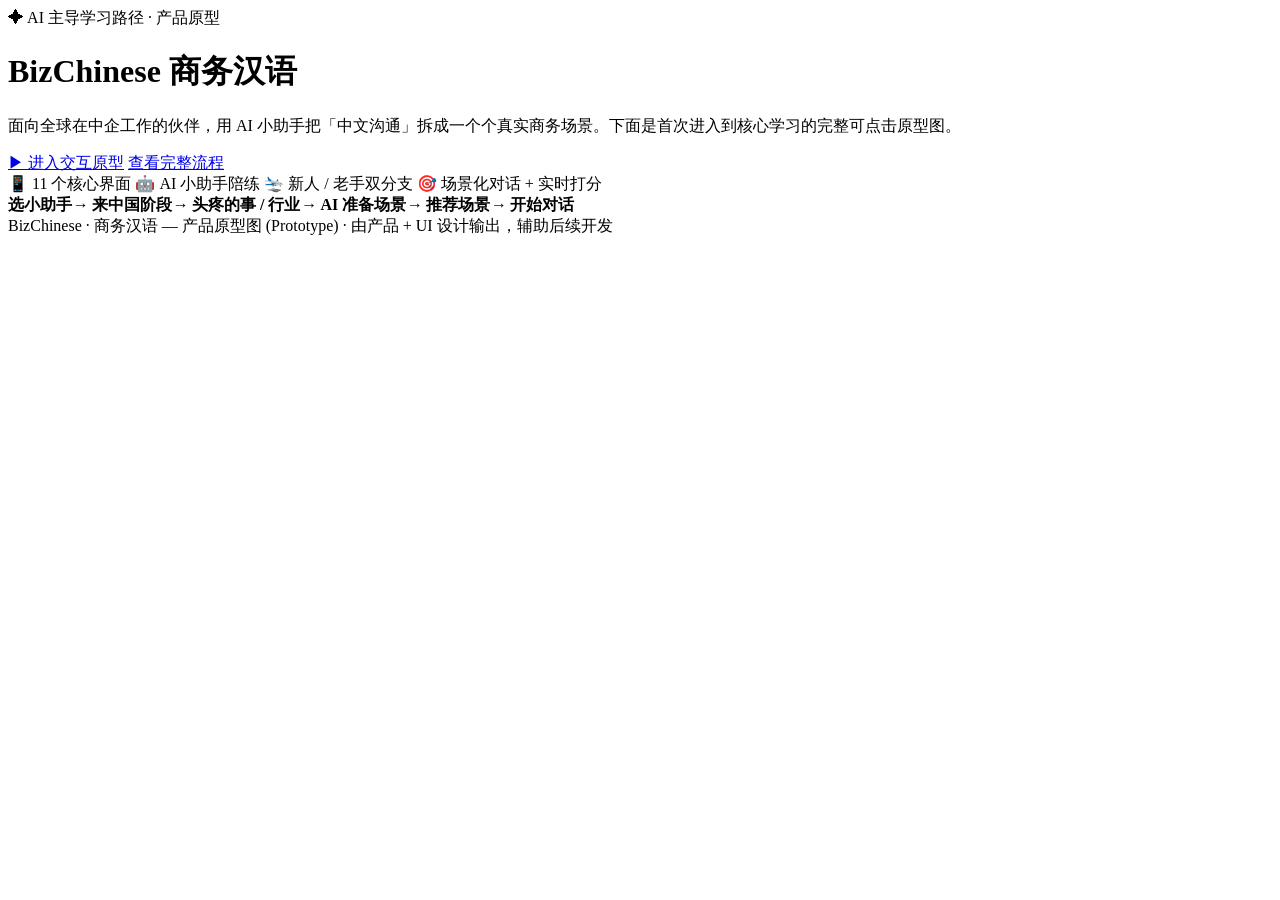
==== index.html @ bd501a43 "feat(prototype): add overview gallery and clickable interactive prototype pages Co-authored-by: tiff" ====
<!DOCTYPE html>
<html lang="zh-CN">
<head>
  <meta charset="UTF-8" />
  <meta name="viewport" content="width=device-width, initial-scale=1.0" />
  <title>BizChinese · 商务汉语 App 原型图</title>
  <meta name="description" content="BizChinese 商务汉语 App —— AI 主导学习路径的完整产品原型图。" />
  <link rel="stylesheet" href="assets/css/tokens.css" />
  <link rel="stylesheet" href="assets/css/app.css" />
  <link rel="stylesheet" href="assets/css/gallery.css" />
</head>
<body class="page">
  <div class="container">
    <header class="hero">
      <span class="hero__badge">✦ AI 主导学习路径 · 产品原型</span>
      <h1>BizChinese 商务汉语</h1>
      <p>面向全球在中企工作的伙伴，用 AI 小助手把「中文沟通」拆成一个个真实商务场景。下面是首次进入到核心学习的完整可点击原型图。</p>
      <div class="hero__cta">
        <a class="cta-btn" href="prototype.html#welcome">▶ 进入交互原型</a>
        <a class="cta-btn cta-btn--ghost" href="#flow">查看完整流程</a>
      </div>
      <div class="meta-strip">
        <span>📱 11 个核心界面</span>
        <span>🤖 AI 小助手陪练</span>
        <span>🛬 新人 / 老手双分支</span>
        <span>🎯 场景化对话 + 实时打分</span>
      </div>
    </header>

    <div class="flowmap" id="flow">
      <b>选小助手</b><i>→</i>
      <b>来中国阶段</b><i>→</i>
      <b>头疼的事 / 行业</b><i>→</i>
      <b>AI 准备场景</b><i>→</i>
      <b>推荐场景</b><i>→</i>
      <b>开始对话</b>
    </div>

    <main id="gallery"></main>

    <footer class="page-foot">
      BizChinese · 商务汉语 — 产品原型图 (Prototype) · 由产品 + UI 设计输出，辅助后续开发
    </footer>
  </div>

  <script src="assets/js/avatars.js"></script>
  <script src="assets/js/screens.js"></script>
  <script src="assets/js/gallery.js"></script>
</body>
</html>
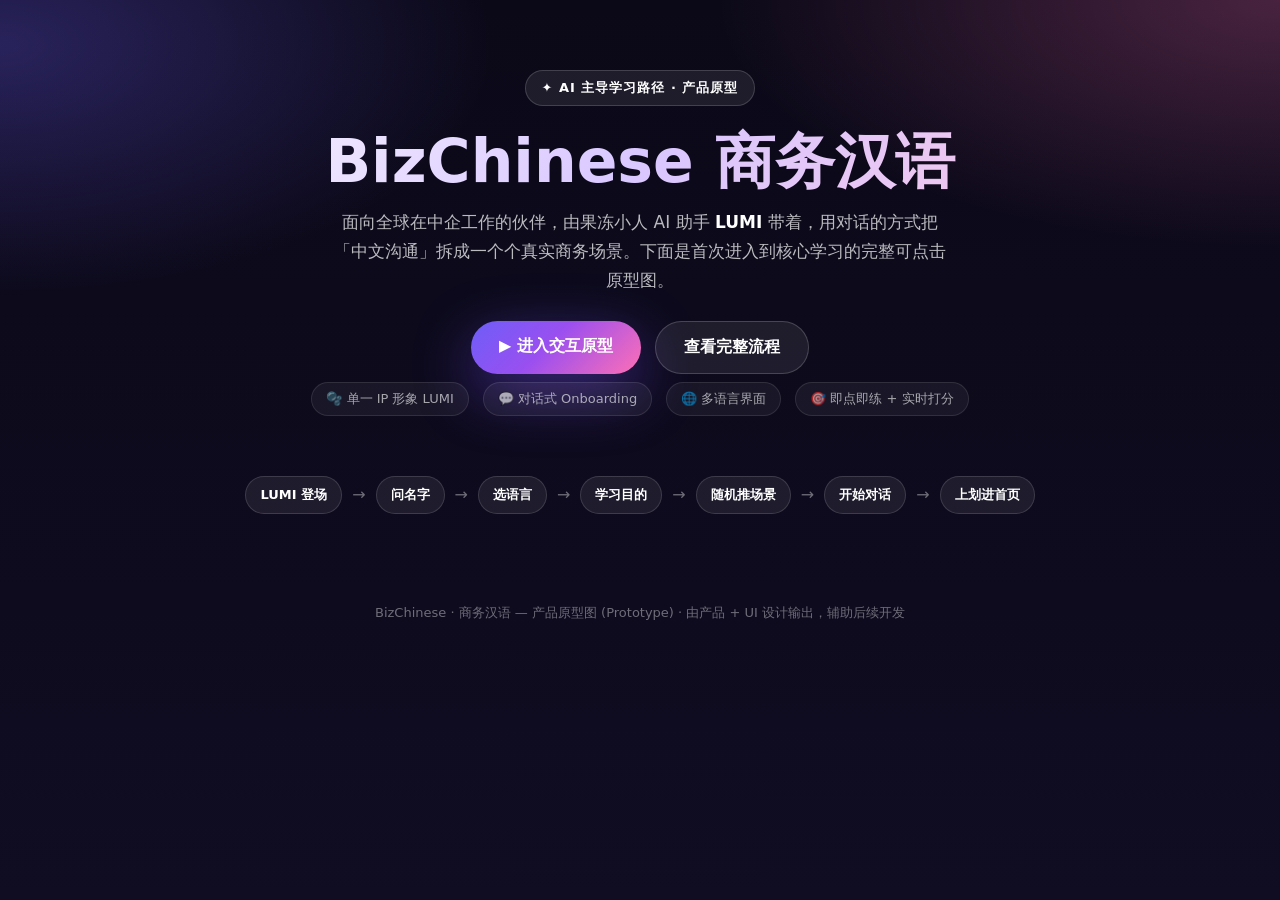
==== commit 6c877741: "chore(pages): wire i18n.js and refresh gallery/prototype copy for LUMI flow Co-authored-by: tiffanyp" ====
--- a/index.html
+++ b/index.html
@@ -14,26 +14,27 @@
     <header class="hero">
       <span class="hero__badge">✦ AI 主导学习路径 · 产品原型</span>
       <h1>BizChinese 商务汉语</h1>
-      <p>面向全球在中企工作的伙伴，用 AI 小助手把「中文沟通」拆成一个个真实商务场景。下面是首次进入到核心学习的完整可点击原型图。</p>
+      <p>面向全球在中企工作的伙伴，由果冻小人 AI 助手 <b style="color:#fff">LUMI</b> 带着，用对话的方式把「中文沟通」拆成一个个真实商务场景。下面是首次进入到核心学习的完整可点击原型图。</p>
       <div class="hero__cta">
         <a class="cta-btn" href="prototype.html#welcome">▶ 进入交互原型</a>
         <a class="cta-btn cta-btn--ghost" href="#flow">查看完整流程</a>
       </div>
       <div class="meta-strip">
-        <span>📱 11 个核心界面</span>
-        <span>🤖 AI 小助手陪练</span>
-        <span>🛬 新人 / 老手双分支</span>
-        <span>🎯 场景化对话 + 实时打分</span>
+        <span>🫧 单一 IP 形象 LUMI</span>
+        <span>💬 对话式 Onboarding</span>
+        <span>🌐 多语言界面</span>
+        <span>🎯 即点即练 + 实时打分</span>
       </div>
     </header>
 
     <div class="flowmap" id="flow">
-      <b>选小助手</b><i>→</i>
-      <b>来中国阶段</b><i>→</i>
-      <b>头疼的事 / 行业</b><i>→</i>
-      <b>AI 准备场景</b><i>→</i>
-      <b>推荐场景</b><i>→</i>
-      <b>开始对话</b>
+      <b>LUMI 登场</b><i>→</i>
+      <b>问名字</b><i>→</i>
+      <b>选语言</b><i>→</i>
+      <b>学习目的</b><i>→</i>
+      <b>随机推场景</b><i>→</i>
+      <b>开始对话</b><i>→</i>
+      <b>上划进首页</b>
     </div>
 
     <main id="gallery"></main>
@@ -44,6 +45,7 @@
   </div>
 
   <script src="assets/js/avatars.js"></script>
+  <script src="assets/js/i18n.js"></script>
   <script src="assets/js/screens.js"></script>
   <script src="assets/js/gallery.js"></script>
 </body>
--- a/assets/css/tokens.css
+++ b/assets/css/tokens.css
@@ -0,0 +1,76 @@
+/* ============================================================
+   BizChinese · 商务汉语 — Design Tokens
+   A "fancy AI" design language: deep gradients, glassmorphism,
+   warm Chinese gold accents + modern indigo/violet AI hues.
+   ============================================================ */
+
+:root {
+  /* ---- Brand gradient (AI / immersive) ---- */
+  --grad-ai: linear-gradient(135deg, #6D5EF8 0%, #9A4FF0 45%, #FF6FB5 100%);
+  --grad-ai-soft: linear-gradient(135deg, #7C6CFF 0%, #B45CF6 100%);
+  --grad-gold: linear-gradient(135deg, #FFD479 0%, #FF9F45 100%);
+  --grad-teal: linear-gradient(135deg, #34E0C4 0%, #19A7CE 100%);
+  --grad-coral: linear-gradient(135deg, #FF8FA3 0%, #FF5C7A 100%);
+
+  /* ---- Core palette ---- */
+  --indigo: #6D5EF8;
+  --violet: #9A4FF0;
+  --pink: #FF6FB5;
+  --gold: #FFB951;
+  --teal: #19C7B3;
+  --coral: #FF5C7A;
+
+  /* ---- Surfaces (dark immersive) ---- */
+  --bg-deep: #0C0A1C;
+  --bg-deep-2: #15112E;
+  --glass: rgba(255, 255, 255, 0.08);
+  --glass-strong: rgba(255, 255, 255, 0.14);
+  --glass-border: rgba(255, 255, 255, 0.16);
+
+  /* ---- Surfaces (light content) ---- */
+  --paper: #F6F5FF;
+  --paper-2: #FFFFFF;
+  --ink: #1A1733;
+  --ink-2: #5A5675;
+  --ink-3: #908CB0;
+  --line: #ECE9FB;
+
+  /* ---- Text on dark ---- */
+  --on-dark: #FFFFFF;
+  --on-dark-2: rgba(255, 255, 255, 0.72);
+  --on-dark-3: rgba(255, 255, 255, 0.5);
+
+  /* ---- Status ---- */
+  --success: #2ED59A;
+  --warning: #FFB020;
+
+  /* ---- Shape ---- */
+  --r-sm: 12px;
+  --r-md: 18px;
+  --r-lg: 26px;
+  --r-xl: 34px;
+  --r-pill: 999px;
+
+  /* ---- Shadow ---- */
+  --shadow-sm: 0 6px 18px rgba(20, 12, 50, 0.12);
+  --shadow-md: 0 14px 40px rgba(28, 14, 70, 0.22);
+  --shadow-glow: 0 18px 60px rgba(120, 80, 255, 0.45);
+
+  /* ---- Type ---- */
+  --font: "PingFang SC", "Hiragino Sans GB", "Microsoft YaHei",
+    -apple-system, BlinkMacSystemFont, "Segoe UI", Roboto, system-ui, sans-serif;
+}
+
+* {
+  box-sizing: border-box;
+  -webkit-tap-highlight-color: transparent;
+}
+
+html,
+body {
+  margin: 0;
+  padding: 0;
+  font-family: var(--font);
+  -webkit-font-smoothing: antialiased;
+  text-rendering: optimizeLegibility;
+}
--- a/assets/css/app.css
+++ b/assets/css/app.css
@@ -0,0 +1,943 @@
+/* ============================================================
+   BizChinese — Phone frame + screen UI components
+   ============================================================ */
+
+/* ---------- Phone device frame ---------- */
+.phone {
+  position: relative;
+  width: 390px;
+  height: 844px;
+  border-radius: 54px;
+  background: #050410;
+  padding: 12px;
+  box-shadow: var(--shadow-md), 0 0 0 2px rgba(255, 255, 255, 0.04) inset;
+  flex: none;
+}
+
+.phone__notch {
+  position: absolute;
+  top: 18px;
+  left: 50%;
+  transform: translateX(-50%);
+  width: 122px;
+  height: 30px;
+  background: #050410;
+  border-radius: var(--r-pill);
+  z-index: 60;
+}
+
+.phone__screen {
+  position: relative;
+  width: 100%;
+  height: 100%;
+  border-radius: 44px;
+  overflow: hidden;
+  background: var(--bg-deep);
+}
+
+/* ---------- Generic screen ---------- */
+.screen {
+  position: absolute;
+  inset: 0;
+  display: flex;
+  flex-direction: column;
+  color: var(--on-dark);
+  overflow: hidden;
+}
+
+.screen--light {
+  color: var(--ink);
+  background: var(--paper);
+}
+
+.screen__bg {
+  position: absolute;
+  inset: 0;
+  background: var(--bg-deep);
+  z-index: 0;
+}
+
+.screen__bg--ai {
+  background:
+    radial-gradient(120% 80% at 80% -10%, rgba(255, 111, 181, 0.45) 0%, transparent 55%),
+    radial-gradient(110% 70% at -10% 10%, rgba(109, 94, 248, 0.55) 0%, transparent 55%),
+    radial-gradient(120% 90% at 50% 120%, rgba(154, 79, 240, 0.5) 0%, transparent 60%),
+    linear-gradient(180deg, #18123a 0%, #0c0a1c 100%);
+}
+
+.blob {
+  position: absolute;
+  border-radius: 50%;
+  filter: blur(46px);
+  opacity: 0.55;
+  z-index: 0;
+}
+
+/* ---------- Status bar ---------- */
+.statusbar {
+  position: relative;
+  z-index: 30;
+  display: flex;
+  align-items: center;
+  justify-content: space-between;
+  padding: 16px 26px 4px;
+  font-size: 14px;
+  font-weight: 600;
+  letter-spacing: 0.2px;
+}
+.statusbar .sb-icons {
+  display: flex;
+  gap: 6px;
+  align-items: center;
+  font-size: 12px;
+}
+
+/* ---------- Content scroller ---------- */
+.screen__body {
+  position: relative;
+  z-index: 20;
+  flex: 1;
+  overflow-y: auto;
+  padding: 8px 24px 28px;
+}
+.screen__body::-webkit-scrollbar {
+  width: 0;
+}
+
+/* ---------- Typography helpers ---------- */
+.eyebrow {
+  font-size: 13px;
+  font-weight: 700;
+  letter-spacing: 1.5px;
+  text-transform: uppercase;
+  opacity: 0.75;
+}
+.h1 {
+  font-size: 28px;
+  line-height: 1.25;
+  font-weight: 800;
+  margin: 10px 0;
+}
+.h2 {
+  font-size: 21px;
+  font-weight: 800;
+  margin: 4px 0;
+}
+.sub {
+  font-size: 15px;
+  line-height: 1.6;
+  color: var(--on-dark-2);
+}
+.screen--light .sub {
+  color: var(--ink-2);
+}
+.muted {
+  color: var(--on-dark-3);
+  font-size: 13px;
+}
+.screen--light .muted {
+  color: var(--ink-3);
+}
+
+/* ---------- Buttons ---------- */
+.btn {
+  appearance: none;
+  border: none;
+  cursor: pointer;
+  font-family: inherit;
+  font-weight: 700;
+  font-size: 16px;
+  border-radius: var(--r-pill);
+  padding: 16px 22px;
+  width: 100%;
+  color: #fff;
+  background: var(--grad-ai);
+  box-shadow: var(--shadow-glow);
+  transition: transform 0.15s ease, filter 0.15s ease;
+}
+.btn:active {
+  transform: scale(0.975);
+  filter: brightness(1.05);
+}
+.btn--ghost {
+  background: var(--glass);
+  border: 1px solid var(--glass-border);
+  box-shadow: none;
+  color: #fff;
+}
+.btn--gold {
+  background: var(--grad-gold);
+  color: #4a2c00;
+  box-shadow: 0 14px 40px rgba(255, 159, 69, 0.4);
+}
+.btn:disabled {
+  opacity: 0.4;
+  filter: grayscale(0.4);
+  cursor: not-allowed;
+}
+
+/* ---------- Glass card ---------- */
+.glass {
+  background: var(--glass);
+  border: 1px solid var(--glass-border);
+  border-radius: var(--r-lg);
+  backdrop-filter: blur(14px);
+  -webkit-backdrop-filter: blur(14px);
+}
+
+/* ---------- Option bubbles (onboarding) ---------- */
+.bubbles {
+  display: flex;
+  flex-direction: column;
+  gap: 14px;
+  margin-top: 22px;
+}
+.bubble {
+  display: flex;
+  align-items: center;
+  gap: 14px;
+  padding: 18px 20px;
+  border-radius: var(--r-lg);
+  background: var(--glass);
+  border: 1px solid var(--glass-border);
+  cursor: pointer;
+  transition: transform 0.18s ease, background 0.18s ease, border 0.18s ease;
+  text-align: left;
+  color: #fff;
+  font-family: inherit;
+  width: 100%;
+}
+.bubble:hover {
+  transform: translateY(-2px);
+  background: var(--glass-strong);
+}
+.bubble.is-selected {
+  border-color: rgba(255, 255, 255, 0.9);
+  background: rgba(255, 255, 255, 0.18);
+  box-shadow: var(--shadow-glow);
+}
+.bubble__icon {
+  width: 46px;
+  height: 46px;
+  border-radius: 14px;
+  display: grid;
+  place-items: center;
+  font-size: 22px;
+  background: var(--grad-ai-soft);
+  flex: none;
+}
+.bubble__txt {
+  display: flex;
+  flex-direction: column;
+  gap: 2px;
+}
+.bubble__txt b {
+  font-size: 16px;
+  font-weight: 700;
+}
+.bubble__txt span {
+  font-size: 12.5px;
+  color: var(--on-dark-2);
+}
+.bubble__chev {
+  margin-left: auto;
+  opacity: 0.5;
+}
+
+/* ---------- Avatar chat speech ---------- */
+.assistant-row {
+  display: flex;
+  gap: 12px;
+  align-items: flex-end;
+  margin-top: 6px;
+}
+.assistant-avatar {
+  width: 56px;
+  height: 56px;
+  flex: none;
+  border-radius: 50%;
+  overflow: hidden;
+  box-shadow: 0 8px 24px rgba(0, 0, 0, 0.3);
+}
+.assistant-avatar svg {
+  width: 100%;
+  height: 100%;
+  display: block;
+}
+.speech {
+  background: rgba(255, 255, 255, 0.95);
+  color: var(--ink);
+  padding: 14px 16px;
+  border-radius: 20px 20px 20px 6px;
+  font-size: 15px;
+  line-height: 1.55;
+  box-shadow: var(--shadow-sm);
+  max-width: 250px;
+}
+.speech--lg {
+  font-size: 16.5px;
+  font-weight: 600;
+}
+
+/* ---------- Avatar choose cards ---------- */
+.choose-grid {
+  display: grid;
+  grid-template-columns: 1fr 1fr;
+  gap: 16px;
+  margin-top: 26px;
+}
+.choose-card {
+  position: relative;
+  border-radius: var(--r-lg);
+  padding: 18px 14px 20px;
+  text-align: center;
+  background: var(--glass);
+  border: 2px solid var(--glass-border);
+  cursor: pointer;
+  transition: transform 0.2s ease, border 0.2s ease, background 0.2s ease;
+}
+.choose-card:hover {
+  transform: translateY(-4px);
+}
+.choose-card.is-selected {
+  border-color: #fff;
+  background: rgba(255, 255, 255, 0.16);
+  box-shadow: var(--shadow-glow);
+}
+.choose-card__avatar {
+  width: 104px;
+  height: 104px;
+  margin: 0 auto 12px;
+  border-radius: 50%;
+  overflow: hidden;
+  box-shadow: 0 10px 30px rgba(0, 0, 0, 0.35);
+}
+.choose-card__avatar svg {
+  width: 100%;
+  height: 100%;
+}
+.choose-card h3 {
+  margin: 0;
+  font-size: 18px;
+}
+.choose-card p {
+  margin: 4px 0 0;
+  font-size: 12px;
+  color: var(--on-dark-2);
+  line-height: 1.5;
+}
+.choose-card__tag {
+  display: inline-block;
+  margin-top: 10px;
+  font-size: 11px;
+  padding: 4px 10px;
+  border-radius: var(--r-pill);
+  background: rgba(255, 255, 255, 0.16);
+}
+
+/* ---------- Footer action area ---------- */
+.screen__footer {
+  position: relative;
+  z-index: 25;
+  padding: 14px 24px 30px;
+}
+
+/* ---------- Progress dots ---------- */
+.steps {
+  display: flex;
+  gap: 7px;
+  align-items: center;
+  margin: 4px 0 2px;
+}
+.steps i {
+  height: 6px;
+  flex: 1;
+  border-radius: var(--r-pill);
+  background: rgba(255, 255, 255, 0.2);
+}
+.steps i.on {
+  background: #fff;
+}
+
+/* ---------- AI thinking / preparing ---------- */
+.prep {
+  flex: 1;
+  display: flex;
+  flex-direction: column;
+  align-items: center;
+  justify-content: center;
+  text-align: center;
+  gap: 18px;
+  padding: 30px;
+  position: relative;
+  z-index: 20;
+}
+.prep__orb {
+  width: 130px;
+  height: 130px;
+  border-radius: 50%;
+  background: var(--grad-ai);
+  box-shadow: var(--shadow-glow);
+  position: relative;
+  display: grid;
+  place-items: center;
+  animation: pulse 2.2s ease-in-out infinite;
+}
+.prep__orb::after {
+  content: "";
+  position: absolute;
+  inset: -16px;
+  border-radius: 50%;
+  border: 2px solid rgba(255, 255, 255, 0.25);
+  animation: spin 6s linear infinite;
+}
+@keyframes pulse {
+  0%, 100% { transform: scale(1); }
+  50% { transform: scale(1.06); }
+}
+@keyframes spin {
+  to { transform: rotate(360deg); }
+}
+.prep__list {
+  display: flex;
+  flex-direction: column;
+  gap: 10px;
+  width: 100%;
+  margin-top: 6px;
+}
+.prep__item {
+  display: flex;
+  gap: 10px;
+  align-items: center;
+  font-size: 14px;
+  color: var(--on-dark-2);
+  background: var(--glass);
+  border: 1px solid var(--glass-border);
+  border-radius: var(--r-md);
+  padding: 12px 14px;
+}
+.prep__check {
+  width: 22px;
+  height: 22px;
+  border-radius: 50%;
+  background: var(--success);
+  color: #06351f;
+  display: grid;
+  place-items: center;
+  font-size: 13px;
+  font-weight: 800;
+  flex: none;
+}
+
+/* ---------- Scenario cards ---------- */
+.scn-list {
+  display: flex;
+  flex-direction: column;
+  gap: 14px;
+  margin-top: 18px;
+}
+.scn-card {
+  position: relative;
+  border-radius: var(--r-lg);
+  padding: 18px;
+  color: #fff;
+  cursor: pointer;
+  overflow: hidden;
+  transition: transform 0.18s ease;
+  box-shadow: var(--shadow-md);
+}
+.scn-card:hover {
+  transform: translateY(-3px);
+}
+.scn-card__top {
+  display: flex;
+  align-items: center;
+  gap: 10px;
+}
+.scn-card__emoji {
+  width: 44px;
+  height: 44px;
+  border-radius: 14px;
+  background: rgba(255, 255, 255, 0.22);
+  display: grid;
+  place-items: center;
+  font-size: 22px;
+  flex: none;
+}
+.scn-card h3 {
+  margin: 0;
+  font-size: 17px;
+}
+.scn-card .scn-card__sub {
+  font-size: 12.5px;
+  opacity: 0.85;
+}
+.scn-card__meta {
+  display: flex;
+  gap: 8px;
+  margin-top: 14px;
+  flex-wrap: wrap;
+}
+.chip {
+  font-size: 11.5px;
+  font-weight: 600;
+  padding: 5px 11px;
+  border-radius: var(--r-pill);
+  background: rgba(255, 255, 255, 0.22);
+}
+.scn-card__cta {
+  position: absolute;
+  right: 16px;
+  bottom: 16px;
+  width: 40px;
+  height: 40px;
+  border-radius: 50%;
+  background: #fff;
+  color: var(--ink);
+  display: grid;
+  place-items: center;
+  font-size: 18px;
+}
+.scn-card--violet { background: var(--grad-ai); }
+.scn-card--teal { background: var(--grad-teal); }
+.scn-card--coral { background: var(--grad-coral); }
+.scn-card--gold { background: var(--grad-gold); color: #4a2c00; }
+.scn-card--gold .chip { background: rgba(74,44,0,0.18); }
+.scn-card--gold .scn-card__cta { background: #4a2c00; color: #fff; }
+
+/* ---------- Industry grid ---------- */
+.ind-grid {
+  display: grid;
+  grid-template-columns: 1fr 1fr;
+  gap: 12px;
+  margin-top: 20px;
+}
+.ind-card {
+  border-radius: var(--r-md);
+  padding: 16px 14px;
+  background: var(--glass);
+  border: 1px solid var(--glass-border);
+  cursor: pointer;
+  display: flex;
+  flex-direction: column;
+  gap: 8px;
+  transition: transform 0.16s ease, background 0.16s ease, border 0.16s ease;
+  color: #fff;
+  text-align: left;
+  font-family: inherit;
+}
+.ind-card:hover { transform: translateY(-3px); }
+.ind-card.is-selected {
+  border-color: #fff;
+  background: rgba(255, 255, 255, 0.16);
+}
+.ind-card__icon {
+  width: 40px;
+  height: 40px;
+  border-radius: 12px;
+  display: grid;
+  place-items: center;
+  font-size: 20px;
+  background: var(--grad-ai-soft);
+}
+.ind-card b { font-size: 14.5px; }
+.ind-card span { font-size: 11.5px; color: var(--on-dark-2); }
+
+/* ============================================================
+   CHAT (scenario conversation) screen — light immersive
+   ============================================================ */
+.chat {
+  background:
+    radial-gradient(100% 50% at 50% 0%, rgba(109, 94, 248, 0.18), transparent 60%),
+    var(--paper);
+  color: var(--ink);
+}
+.chat__nav {
+  position: relative;
+  z-index: 30;
+  display: flex;
+  align-items: center;
+  gap: 12px;
+  padding: 6px 18px 12px;
+  border-bottom: 1px solid var(--line);
+  background: rgba(255, 255, 255, 0.7);
+  backdrop-filter: blur(8px);
+}
+.chat__nav .iconbtn {
+  width: 38px; height: 38px;
+  border-radius: 50%;
+  background: var(--paper-2);
+  border: 1px solid var(--line);
+  display: grid; place-items: center;
+  cursor: pointer; font-size: 18px; color: var(--ink);
+}
+.chat__title { line-height: 1.2; }
+.chat__title b { font-size: 15.5px; }
+.chat__title span { font-size: 11.5px; color: var(--ink-3); }
+.chat__role-tag {
+  margin-left: auto;
+  font-size: 11px;
+  font-weight: 700;
+  color: #fff;
+  background: var(--grad-ai-soft);
+  padding: 6px 12px;
+  border-radius: var(--r-pill);
+}
+.chat__body {
+  flex: 1;
+  overflow-y: auto;
+  padding: 18px 18px 8px;
+  display: flex;
+  flex-direction: column;
+  gap: 14px;
+}
+.chat__body::-webkit-scrollbar { width: 0; }
+.msg { max-width: 80%; display: flex; gap: 8px; align-items: flex-end; }
+.msg__avatar { width: 34px; height: 34px; border-radius: 50%; overflow: hidden; flex: none; }
+.msg__avatar svg { width: 100%; height: 100%; }
+.bubble-chat {
+  padding: 11px 14px;
+  border-radius: 18px;
+  font-size: 15px;
+  line-height: 1.5;
+}
+.msg--in { align-self: flex-start; }
+.msg--in .bubble-chat {
+  background: #fff;
+  border: 1px solid var(--line);
+  border-bottom-left-radius: 6px;
+  box-shadow: var(--shadow-sm);
+}
+.msg--out { align-self: flex-end; }
+.msg--out .bubble-chat {
+  background: var(--grad-ai);
+  color: #fff;
+  border-bottom-right-radius: 6px;
+}
+.pinyin {
+  font-size: 11.5px;
+  color: var(--violet);
+  font-weight: 600;
+  margin-bottom: 3px;
+}
+.msg--out .pinyin { color: rgba(255,255,255,0.85); }
+.trans {
+  font-size: 11.5px;
+  color: var(--ink-3);
+  margin-top: 4px;
+}
+.msg--out .trans { color: rgba(255,255,255,0.8); }
+.msg__score {
+  display: inline-flex;
+  align-items: center;
+  gap: 4px;
+  margin-top: 6px;
+  font-size: 11px;
+  font-weight: 700;
+  color: var(--success);
+}
+
+/* AI coach inline tip */
+.coach {
+  align-self: center;
+  max-width: 92%;
+  background: linear-gradient(135deg, rgba(109,94,248,0.12), rgba(255,111,181,0.12));
+  border: 1px dashed rgba(154,79,240,0.45);
+  border-radius: var(--r-md);
+  padding: 10px 14px;
+  font-size: 12.5px;
+  color: var(--ink-2);
+  line-height: 1.5;
+}
+.coach b { color: var(--violet); }
+
+/* chat input / suggested replies */
+.chat__foot {
+  position: relative;
+  z-index: 30;
+  padding: 12px 16px 22px;
+  background: rgba(255,255,255,0.85);
+  backdrop-filter: blur(10px);
+  border-top: 1px solid var(--line);
+}
+.suggest {
+  display: flex;
+  gap: 8px;
+  overflow-x: auto;
+  padding-bottom: 10px;
+}
+.suggest::-webkit-scrollbar { height: 0; }
+.suggest button {
+  flex: none;
+  font-family: inherit;
+  border: 1px solid rgba(154,79,240,0.4);
+  background: rgba(154,79,240,0.07);
+  color: var(--violet);
+  font-weight: 600;
+  font-size: 13px;
+  border-radius: var(--r-pill);
+  padding: 9px 14px;
+  cursor: pointer;
+}
+.chat__inputbar {
+  display: flex;
+  align-items: center;
+  gap: 10px;
+}
+.chat__inputbar .field {
+  flex: 1;
+  background: var(--paper);
+  border: 1px solid var(--line);
+  border-radius: var(--r-pill);
+  padding: 12px 16px;
+  font-size: 14px;
+  color: var(--ink-3);
+}
+.mic {
+  width: 50px; height: 50px;
+  border-radius: 50%;
+  background: var(--grad-ai);
+  display: grid; place-items: center;
+  color: #fff; font-size: 20px;
+  box-shadow: var(--shadow-glow);
+  flex: none;
+}
+
+/* ============================================================
+   MAIN APP — light screens
+   ============================================================ */
+.app-head {
+  position: relative;
+  z-index: 20;
+  padding: 6px 22px 4px;
+  display: flex;
+  align-items: center;
+  gap: 12px;
+}
+.app-head__avatar {
+  width: 46px; height: 46px; border-radius: 50%; overflow: hidden;
+  box-shadow: var(--shadow-sm); flex: none;
+}
+.app-head__avatar svg { width: 100%; height: 100%; }
+.app-head__hi b { font-size: 17px; }
+.app-head__hi span { font-size: 12.5px; color: var(--ink-3); }
+.app-head__streak {
+  margin-left: auto;
+  display: flex; align-items: center; gap: 5px;
+  font-weight: 800; font-size: 14px; color: var(--ink);
+  background: var(--grad-gold);
+  padding: 7px 13px; border-radius: var(--r-pill);
+  color: #4a2c00;
+}
+
+/* AI daily card */
+.ai-card {
+  margin-top: 14px;
+  border-radius: var(--r-lg);
+  padding: 18px;
+  color: #fff;
+  background: var(--grad-ai);
+  position: relative;
+  overflow: hidden;
+  box-shadow: var(--shadow-glow);
+}
+.ai-card::after {
+  content: "";
+  position: absolute;
+  right: -30px; top: -30px;
+  width: 140px; height: 140px;
+  background: radial-gradient(circle, rgba(255,255,255,0.35), transparent 70%);
+}
+.ai-card__label { font-size: 12px; opacity: 0.85; font-weight: 700; letter-spacing: 1px; }
+.ai-card h3 { margin: 6px 0 4px; font-size: 19px; }
+.ai-card p { margin: 0; font-size: 13px; opacity: 0.9; line-height: 1.5; }
+.ai-card .btn {
+  margin-top: 14px;
+  background: #fff;
+  color: var(--violet);
+  box-shadow: none;
+  font-size: 14px;
+  padding: 12px;
+}
+
+/* section title */
+.sec-title {
+  display: flex; align-items: center; justify-content: space-between;
+  margin: 22px 0 12px;
+}
+.sec-title b { font-size: 17px; color: var(--ink); }
+.sec-title a { font-size: 13px; color: var(--violet); font-weight: 600; text-decoration: none; }
+
+/* learning path */
+.path {
+  position: relative;
+  padding: 8px 0 0 0;
+}
+.path__node {
+  display: flex;
+  gap: 14px;
+  align-items: flex-start;
+  position: relative;
+  padding-bottom: 18px;
+}
+.path__rail {
+  position: absolute;
+  left: 23px; top: 0; bottom: 0;
+  width: 3px;
+  background: var(--line);
+  border-radius: 3px;
+  z-index: 0;
+}
+.path__dot {
+  width: 48px; height: 48px; border-radius: 50%;
+  display: grid; place-items: center;
+  font-size: 22px; flex: none; z-index: 1;
+  background: var(--paper-2);
+  border: 3px solid var(--line);
+  color: var(--ink-3);
+}
+.path__dot.done { background: var(--grad-teal); border-color: transparent; color: #fff; }
+.path__dot.active { background: var(--grad-ai); border-color: transparent; color: #fff; box-shadow: var(--shadow-glow); }
+.path__card {
+  flex: 1;
+  background: var(--paper-2);
+  border: 1px solid var(--line);
+  border-radius: var(--r-md);
+  padding: 13px 15px;
+  box-shadow: var(--shadow-sm);
+}
+.path__card b { font-size: 15px; }
+.path__card p { margin: 3px 0 0; font-size: 12px; color: var(--ink-3); }
+.path__card.active { border-color: rgba(154,79,240,0.4); }
+.path__tagrow { display: flex; gap: 6px; margin-top: 8px; flex-wrap: wrap; }
+.tag-s {
+  font-size: 10.5px; font-weight: 600;
+  padding: 3px 9px; border-radius: var(--r-pill);
+  background: var(--paper); color: var(--ink-2);
+  border: 1px solid var(--line);
+}
+
+/* bottom tab bar */
+.tabbar {
+  position: relative;
+  z-index: 40;
+  display: flex;
+  justify-content: space-around;
+  padding: 10px 12px 26px;
+  background: rgba(255,255,255,0.9);
+  backdrop-filter: blur(12px);
+  border-top: 1px solid var(--line);
+}
+.tabbar__item {
+  display: flex; flex-direction: column; align-items: center; gap: 3px;
+  font-size: 10.5px; color: var(--ink-3); font-weight: 600;
+  cursor: pointer; flex: 1;
+}
+.tabbar__item .ic { font-size: 21px; }
+.tabbar__item.on { color: var(--violet); }
+.tabbar__center {
+  width: 54px; height: 54px; border-radius: 50%;
+  background: var(--grad-ai); color: #fff;
+  display: grid; place-items: center; font-size: 26px;
+  margin-top: -22px; box-shadow: var(--shadow-glow);
+}
+
+/* category grid (scenarios library) */
+.cat-grid {
+  display: grid; grid-template-columns: 1fr 1fr; gap: 12px; margin-top: 14px;
+}
+.cat-card {
+  border-radius: var(--r-md);
+  padding: 16px;
+  color: #fff;
+  min-height: 108px;
+  display: flex; flex-direction: column; justify-content: space-between;
+  cursor: pointer;
+  box-shadow: var(--shadow-sm);
+}
+.cat-card span.e { font-size: 26px; }
+.cat-card b { font-size: 15px; margin-top: 8px; }
+.cat-card small { font-size: 11px; opacity: 0.85; }
+
+.searchbar {
+  display: flex; align-items: center; gap: 10px;
+  background: var(--paper-2);
+  border: 1px solid var(--line);
+  border-radius: var(--r-pill);
+  padding: 12px 16px;
+  margin-top: 12px;
+  color: var(--ink-3);
+  font-size: 14px;
+}
+
+/* horizontal scenario rail */
+.rail {
+  display: flex; gap: 12px; overflow-x: auto; padding: 4px 0 8px;
+  margin: 0 -24px; padding-left: 24px; padding-right: 24px;
+}
+.rail::-webkit-scrollbar { height: 0; }
+.rail .scn-card { width: 230px; flex: none; }
+
+/* profile */
+.profile-hero {
+  position: relative;
+  z-index: 20;
+  text-align: center;
+  padding: 18px 24px 8px;
+}
+.profile-hero__avatar {
+  width: 92px; height: 92px; border-radius: 50%; overflow: hidden;
+  margin: 0 auto 10px; box-shadow: var(--shadow-md);
+  border: 3px solid #fff;
+}
+.profile-hero__avatar svg { width: 100%; height: 100%; }
+.profile-hero h2 { margin: 0; font-size: 21px; color: var(--ink); }
+.profile-hero p { margin: 4px 0 0; font-size: 13px; color: var(--ink-3); }
+.level-pill {
+  display: inline-flex; gap: 6px; align-items: center;
+  margin-top: 10px; padding: 6px 14px; border-radius: var(--r-pill);
+  background: var(--grad-ai); color: #fff; font-weight: 700; font-size: 13px;
+}
+.stat-row {
+  display: grid; grid-template-columns: repeat(3, 1fr); gap: 12px; margin-top: 18px;
+}
+.stat {
+  background: var(--paper-2); border: 1px solid var(--line);
+  border-radius: var(--r-md); padding: 14px 8px; text-align: center;
+  box-shadow: var(--shadow-sm);
+}
+.stat b { font-size: 20px; color: var(--ink); display: block; }
+.stat span { font-size: 11px; color: var(--ink-3); }
+
+.skill-row { margin-top: 14px; }
+.skill {
+  margin-top: 12px;
+}
+.skill__head { display: flex; justify-content: space-between; font-size: 13px; margin-bottom: 6px; color: var(--ink-2); font-weight: 600; }
+.skill__bar { height: 9px; background: var(--line); border-radius: var(--r-pill); overflow: hidden; }
+.skill__fill { height: 100%; border-radius: var(--r-pill); background: var(--grad-ai); }
+
+.ach-row { display: flex; gap: 10px; margin-top: 12px; }
+.ach {
+  flex: 1; text-align: center; background: var(--paper-2);
+  border: 1px solid var(--line); border-radius: var(--r-md); padding: 14px 6px;
+  box-shadow: var(--shadow-sm);
+}
+.ach .e { font-size: 26px; }
+.ach small { display: block; margin-top: 6px; font-size: 10.5px; color: var(--ink-3); }
+.ach.locked { opacity: 0.45; }
+
+/* generic list card */
+.list-card {
+  background: var(--paper-2); border: 1px solid var(--line);
+  border-radius: var(--r-md); padding: 6px 4px; margin-top: 12px;
+  box-shadow: var(--shadow-sm);
+}
+.list-item {
+  display: flex; align-items: center; gap: 12px;
+  padding: 13px 14px; border-bottom: 1px solid var(--line);
+  font-size: 14px; color: var(--ink);
+}
+.list-item:last-child { border-bottom: none; }
+.list-item .ic { font-size: 18px; width: 24px; text-align: center; }
+.list-item .chev { margin-left: auto; color: var(--ink-3); }
--- a/assets/css/gallery.css
+++ b/assets/css/gallery.css
@@ -0,0 +1,237 @@
+/* ============================================================
+   BizChinese — gallery (index.html) + prototype shell styling
+   ============================================================ */
+
+body.page {
+  background:
+    radial-gradient(80% 50% at 100% 0%, rgba(255, 111, 181, 0.25), transparent 55%),
+    radial-gradient(70% 50% at 0% 5%, rgba(109, 94, 248, 0.3), transparent 55%),
+    linear-gradient(180deg, #0b0918 0%, #100c22 100%);
+  color: #fff;
+  min-height: 100vh;
+}
+
+.container {
+  max-width: 1240px;
+  margin: 0 auto;
+  padding: 0 28px;
+}
+
+/* ---------- hero ---------- */
+.hero {
+  text-align: center;
+  padding: 70px 0 30px;
+}
+.hero__badge {
+  display: inline-flex;
+  align-items: center;
+  gap: 8px;
+  font-size: 13px;
+  font-weight: 700;
+  letter-spacing: 1px;
+  padding: 8px 16px;
+  border-radius: var(--r-pill);
+  background: rgba(255, 255, 255, 0.08);
+  border: 1px solid rgba(255, 255, 255, 0.16);
+}
+.hero h1 {
+  font-size: clamp(34px, 6vw, 60px);
+  line-height: 1.1;
+  margin: 22px 0 14px;
+  font-weight: 900;
+  background: linear-gradient(120deg, #fff 0%, #d9c7ff 50%, #ffc7e6 100%);
+  -webkit-background-clip: text;
+  background-clip: text;
+  -webkit-text-fill-color: transparent;
+}
+.hero p {
+  font-size: 17px;
+  line-height: 1.7;
+  color: rgba(255, 255, 255, 0.72);
+  max-width: 620px;
+  margin: 0 auto 26px;
+}
+.hero__cta {
+  display: inline-flex;
+  gap: 14px;
+  flex-wrap: wrap;
+  justify-content: center;
+}
+.cta-btn {
+  text-decoration: none;
+  font-weight: 700;
+  font-size: 16px;
+  padding: 15px 28px;
+  border-radius: var(--r-pill);
+  color: #fff;
+  background: var(--grad-ai);
+  box-shadow: var(--shadow-glow);
+}
+.cta-btn--ghost {
+  background: rgba(255, 255, 255, 0.08);
+  border: 1px solid rgba(255, 255, 255, 0.18);
+  box-shadow: none;
+}
+
+/* ---------- meta strip ---------- */
+.meta-strip {
+  display: flex;
+  flex-wrap: wrap;
+  gap: 14px;
+  justify-content: center;
+  margin: 8px 0 30px;
+}
+.meta-strip span {
+  font-size: 13px;
+  color: rgba(255, 255, 255, 0.62);
+  background: rgba(255, 255, 255, 0.05);
+  border: 1px solid rgba(255, 255, 255, 0.1);
+  border-radius: var(--r-pill);
+  padding: 7px 14px;
+}
+
+/* ---------- flow map ---------- */
+.flowmap {
+  display: flex;
+  align-items: center;
+  gap: 10px;
+  flex-wrap: wrap;
+  justify-content: center;
+  margin: 0 auto 50px;
+  max-width: 960px;
+}
+.flowmap b {
+  font-size: 13px;
+  font-weight: 700;
+  padding: 9px 14px;
+  border-radius: var(--r-pill);
+  background: rgba(255, 255, 255, 0.07);
+  border: 1px solid rgba(255, 255, 255, 0.14);
+}
+.flowmap i {
+  color: rgba(255, 255, 255, 0.4);
+  font-style: normal;
+}
+
+/* ---------- groups ---------- */
+.g-group {
+  margin-bottom: 60px;
+}
+.g-group__title {
+  font-size: 22px;
+  font-weight: 800;
+  margin: 0 0 22px;
+  padding-left: 14px;
+  border-left: 4px solid;
+  border-image: var(--grad-ai) 1;
+}
+.g-grid {
+  display: grid;
+  grid-template-columns: repeat(auto-fill, minmax(280px, 1fr));
+  gap: 30px 24px;
+}
+
+/* ---------- tile ---------- */
+.g-tile {
+  text-decoration: none;
+  color: #fff;
+  display: flex;
+  flex-direction: column;
+  align-items: center;
+}
+.g-phone-scale {
+  height: calc(844px * 0.6 + 24px);
+  display: flex;
+  justify-content: center;
+  pointer-events: none;
+  -webkit-user-select: none;
+  user-select: none;
+}
+.g-phone-scale .phone {
+  transform: scale(0.6);
+  transform-origin: top center;
+  transition: transform 0.3s ease;
+}
+.g-tile:hover .g-phone-scale .phone {
+  transform: scale(0.63);
+}
+.g-meta {
+  margin-top: 6px;
+  text-align: center;
+  max-width: 260px;
+}
+.g-meta b {
+  font-size: 16px;
+}
+.g-meta p {
+  font-size: 13px;
+  color: rgba(255, 255, 255, 0.58);
+  line-height: 1.55;
+  margin: 6px 0 8px;
+}
+.g-open {
+  font-size: 13px;
+  font-weight: 700;
+  color: #d7c4ff;
+}
+
+/* ---------- footer ---------- */
+.page-foot {
+  text-align: center;
+  padding: 40px 0 70px;
+  color: rgba(255, 255, 255, 0.4);
+  font-size: 13px;
+}
+
+/* ============================================================
+   Interactive prototype shell (prototype.html)
+   ============================================================ */
+.proto {
+  min-height: 100vh;
+  display: flex;
+  flex-direction: column;
+  align-items: center;
+  padding: 26px 20px 60px;
+}
+.proto__bar {
+  display: flex;
+  align-items: center;
+  gap: 14px;
+  flex-wrap: wrap;
+  justify-content: center;
+  margin-bottom: 24px;
+}
+.proto__bar a,
+.proto__bar button,
+.proto__bar select {
+  font-family: var(--font);
+  font-size: 13px;
+  font-weight: 600;
+  color: #fff;
+  background: rgba(255, 255, 255, 0.08);
+  border: 1px solid rgba(255, 255, 255, 0.18);
+  border-radius: var(--r-pill);
+  padding: 10px 16px;
+  cursor: pointer;
+  text-decoration: none;
+}
+.proto__bar select { max-width: 320px; }
+.proto__crumb {
+  width: 100%;
+  text-align: center;
+  font-size: 13px;
+  color: rgba(255, 255, 255, 0.6);
+  margin-bottom: 16px;
+}
+.proto__hint {
+  margin-top: 18px;
+  font-size: 13px;
+  color: rgba(255, 255, 255, 0.45);
+  text-align: center;
+  max-width: 360px;
+}
+
+@media (max-width: 480px) {
+  .g-grid { grid-template-columns: 1fr; }
+  .phone { transform: none; }
+}
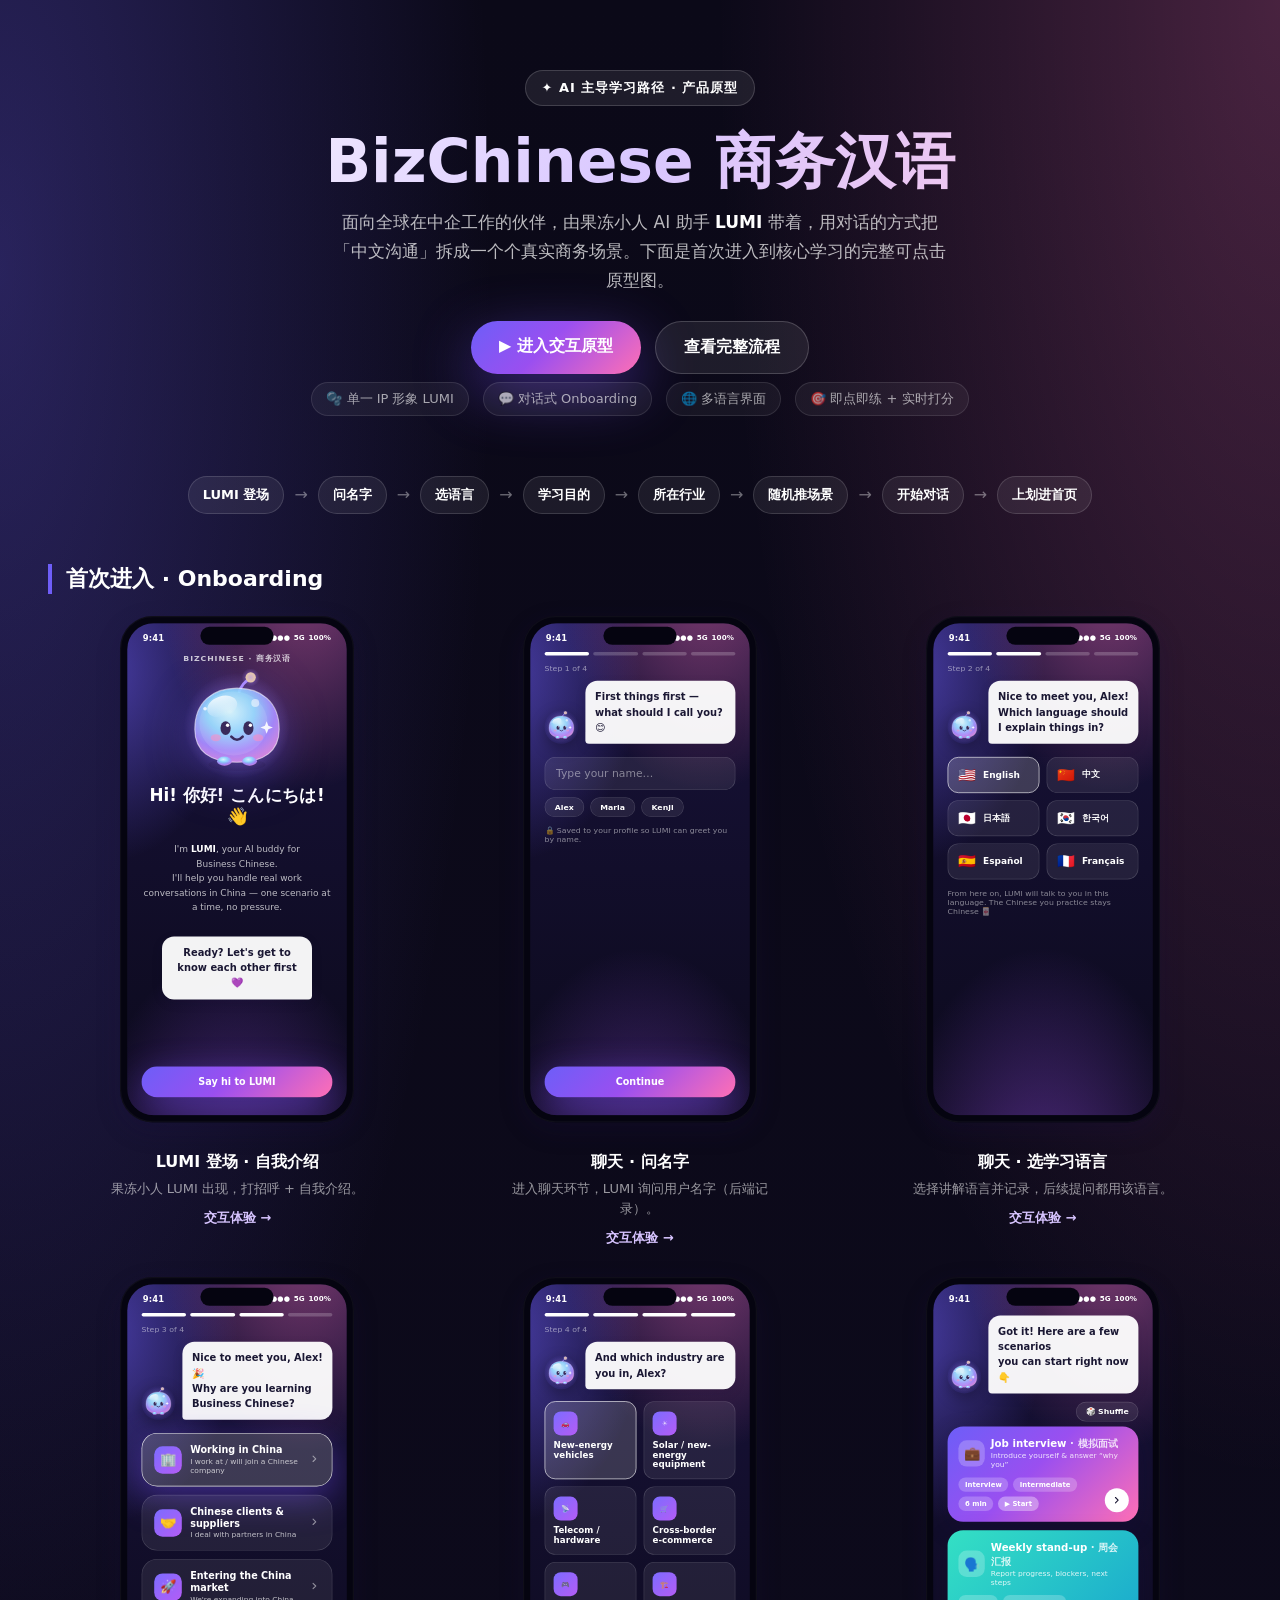
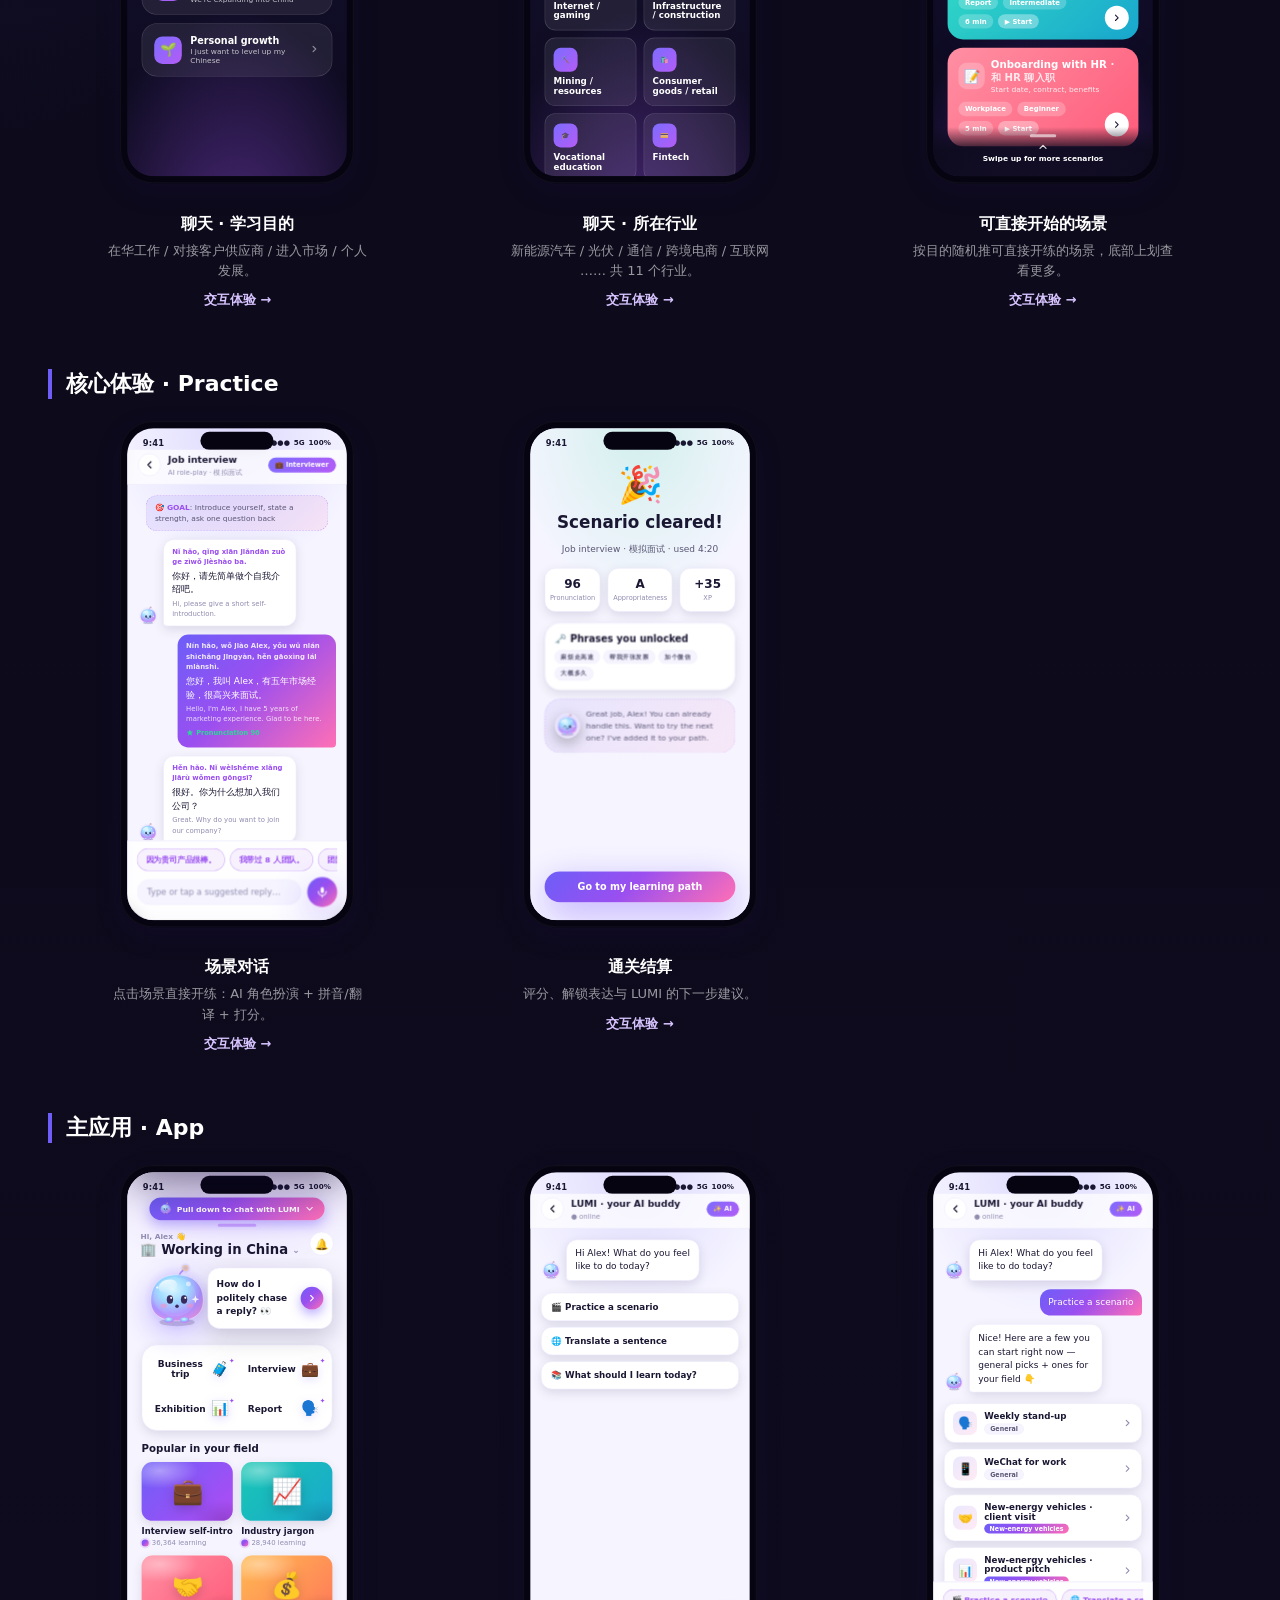
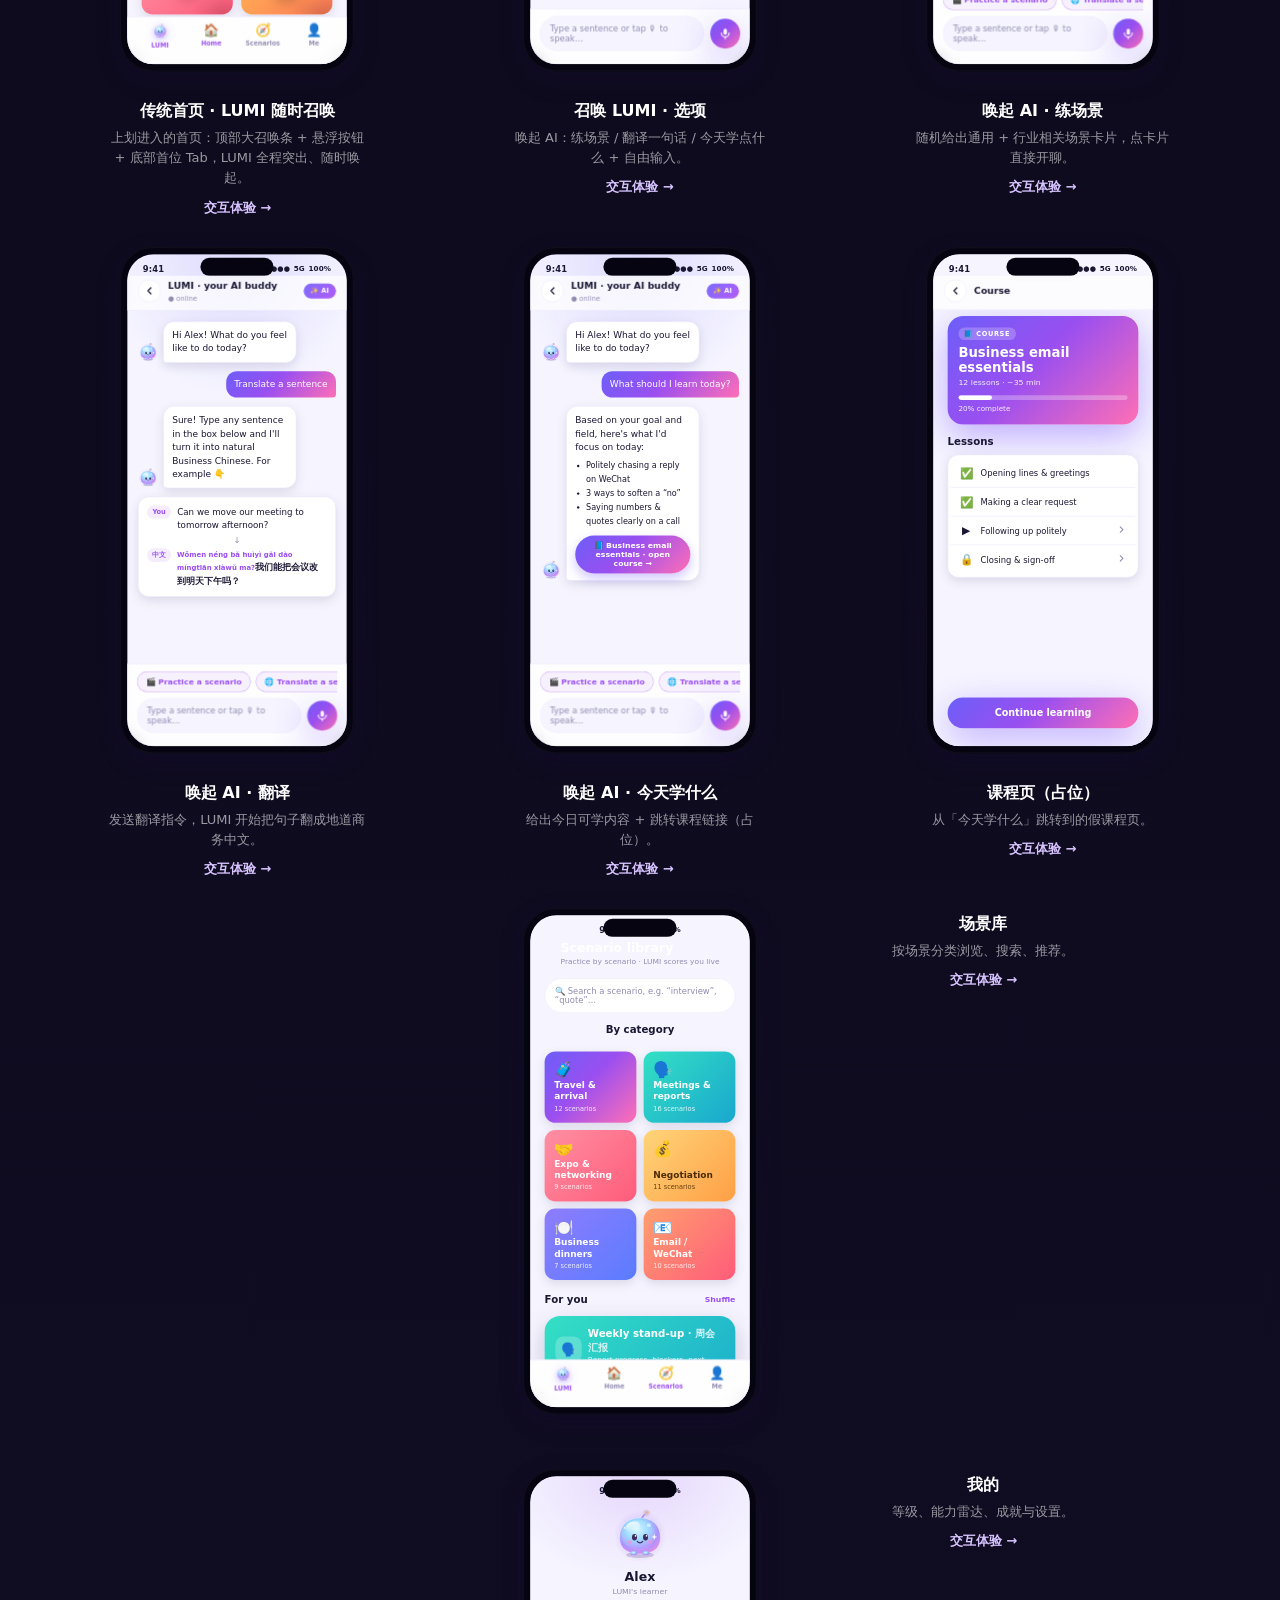
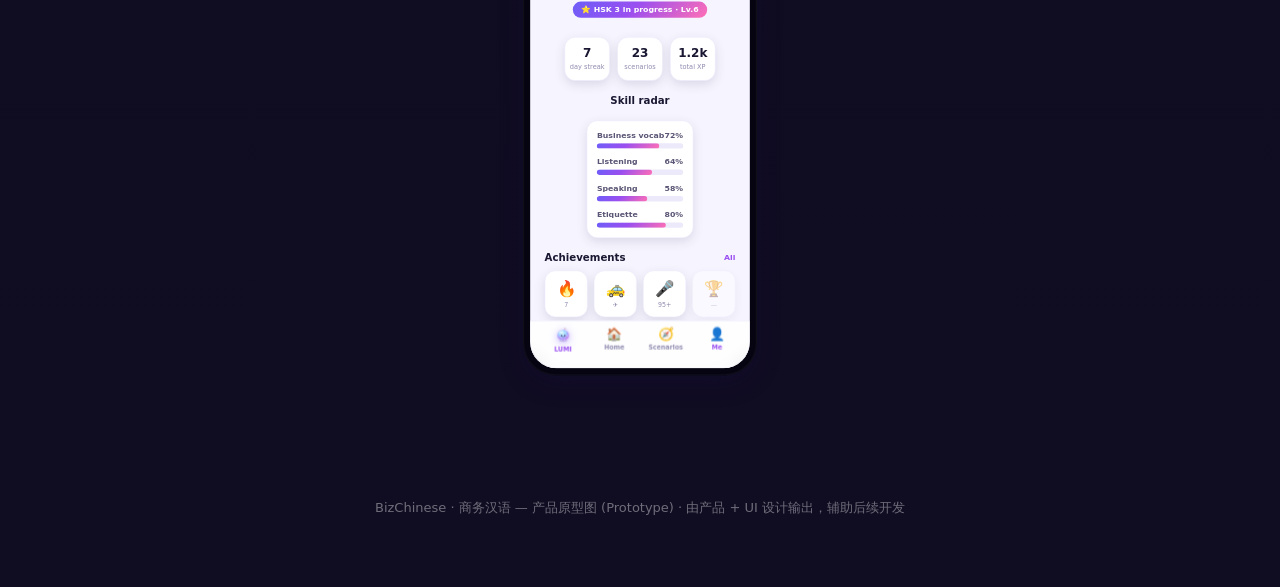
==== commit 2d7e6dde: "feat: add industry onboarding step + interactive LUMI assistant modes - onboarding: new 'which indus" ====
--- a/index.html
+++ b/index.html
@@ -32,6 +32,7 @@
       <b>问名字</b><i>→</i>
       <b>选语言</b><i>→</i>
       <b>学习目的</b><i>→</i>
+      <b>所在行业</b><i>→</i>
       <b>随机推场景</b><i>→</i>
       <b>开始对话</b><i>→</i>
       <b>上划进首页</b>
--- a/assets/css/app.css
+++ b/assets/css/app.css
@@ -243,6 +243,550 @@
   margin-left: auto;
   opacity: 0.5;
 }
+
+/* ---------- LUMI hero (welcome) ---------- */
+.lumi-hero {
+  width: 190px;
+  height: 190px;
+  margin: 8px auto 2px;
+  animation: lumiFloat 3.4s ease-in-out infinite;
+  filter: drop-shadow(0 18px 36px rgba(120, 90, 255, 0.5));
+}
+.lumi-hero svg { width: 100%; height: 100%; }
+@keyframes lumiFloat {
+  0%, 100% { transform: translateY(0) rotate(-1deg); }
+  50% { transform: translateY(-12px) rotate(1deg); }
+}
+
+/* ---------- name input ---------- */
+.name-field { margin-top: 22px; }
+.name-input {
+  width: 100%;
+  font-family: inherit;
+  font-size: 18px;
+  font-weight: 600;
+  color: #fff;
+  background: var(--glass);
+  border: 1.5px solid var(--glass-border);
+  border-radius: var(--r-md);
+  padding: 16px 18px;
+  outline: none;
+}
+.name-input::placeholder { color: rgba(255, 255, 255, 0.45); font-weight: 500; }
+.name-input:focus { border-color: rgba(255, 255, 255, 0.7); background: var(--glass-strong); }
+.chip-row { display: flex; gap: 10px; margin-top: 12px; flex-wrap: wrap; }
+.namechip {
+  font-family: inherit;
+  font-size: 13px;
+  font-weight: 600;
+  color: #fff;
+  background: var(--glass);
+  border: 1px solid var(--glass-border);
+  border-radius: var(--r-pill);
+  padding: 8px 16px;
+  cursor: pointer;
+}
+.namechip:hover { background: var(--glass-strong); }
+
+/* ---------- language grid ---------- */
+.lang-grid {
+  display: grid;
+  grid-template-columns: 1fr 1fr;
+  gap: 12px;
+  margin-top: 22px;
+}
+.lang-card {
+  display: flex;
+  align-items: center;
+  gap: 12px;
+  font-family: inherit;
+  color: #fff;
+  background: var(--glass);
+  border: 1.5px solid var(--glass-border);
+  border-radius: var(--r-md);
+  padding: 15px 16px;
+  cursor: pointer;
+  transition: transform 0.16s ease, background 0.16s ease, border 0.16s ease;
+}
+.lang-card:hover { transform: translateY(-2px); background: var(--glass-strong); }
+.lang-card.is-selected { border-color: #fff; background: rgba(255, 255, 255, 0.18); }
+.lang-card b { font-size: 15px; }
+.lang-flag { font-size: 24px; }
+
+/* ---------- pill button (shuffle) ---------- */
+.pill-btn {
+  font-family: inherit;
+  font-size: 13px;
+  font-weight: 700;
+  color: #fff;
+  background: var(--glass);
+  border: 1px solid var(--glass-border);
+  border-radius: var(--r-pill);
+  padding: 8px 15px;
+  cursor: pointer;
+}
+.pill-btn:hover { background: var(--glass-strong); }
+.chip--go { background: rgba(255, 255, 255, 0.35) !important; font-weight: 700; }
+.scn-card--gold .chip--go { background: rgba(74, 44, 0, 0.22) !important; }
+
+/* ---------- swipe-up handle -> home ---------- */
+.swipe-up {
+  position: absolute;
+  left: 0; right: 0; bottom: 0;
+  z-index: 40;
+  display: flex;
+  flex-direction: column;
+  align-items: center;
+  gap: 2px;
+  padding: 12px 0 22px;
+  border: none;
+  cursor: pointer;
+  font-family: inherit;
+  font-size: 12.5px;
+  font-weight: 700;
+  color: #fff;
+  background: linear-gradient(180deg, rgba(12, 10, 28, 0) 0%, rgba(12, 10, 28, 0.85) 45%);
+  animation: swipeHint 1.8s ease-in-out infinite;
+}
+.swipe-up__bar {
+  width: 44px; height: 5px; border-radius: var(--r-pill);
+  background: rgba(255, 255, 255, 0.6); margin-bottom: 4px;
+}
+.swipe-up svg { opacity: 0.85; }
+@keyframes swipeHint {
+  0%, 100% { transform: translateY(0); }
+  50% { transform: translateY(-5px); }
+}
+
+/* ---------- LUMI summon bar (home top) ---------- */
+.summon {
+  width: 100%;
+  display: flex;
+  align-items: center;
+  gap: 12px;
+  text-align: left;
+  font-family: inherit;
+  cursor: pointer;
+  margin-top: 12px;
+  padding: 10px 14px 10px 10px;
+  border-radius: var(--r-lg);
+  border: 1px solid rgba(154, 79, 240, 0.25);
+  background: linear-gradient(135deg, rgba(109, 94, 248, 0.12), rgba(255, 111, 181, 0.12));
+  box-shadow: var(--shadow-sm);
+  transition: transform 0.16s ease;
+}
+.summon:hover { transform: translateY(-2px); }
+.summon__avatar {
+  width: 52px; height: 52px; flex: none;
+  filter: drop-shadow(0 6px 14px rgba(120, 90, 255, 0.45));
+}
+.summon__avatar svg { width: 100%; height: 100%; }
+.summon__bubble {
+  position: relative;
+  background: #fff;
+  border: 1px solid var(--line);
+  border-radius: 16px 16px 16px 4px;
+  padding: 10px 13px;
+  font-size: 13px;
+  font-weight: 600;
+  color: var(--ink);
+  line-height: 1.45;
+  box-shadow: var(--shadow-sm);
+}
+
+/* ============================================================
+   HOME (reference-style) — AI made prominent
+   ============================================================ */
+.home-head {
+  position: relative;
+  z-index: 20;
+  display: flex;
+  align-items: flex-start;
+  gap: 12px;
+  padding: 6px 22px 2px;
+}
+.home-head__hi { font-size: 12.5px; color: var(--ink-3); font-weight: 600; }
+.home-head__focus {
+  font-size: 22px;
+  font-weight: 800;
+  color: var(--ink);
+  display: flex;
+  align-items: center;
+  gap: 7px;
+  margin-top: 2px;
+}
+.home-head__focus .caret { font-size: 15px; color: var(--ink-3); }
+.home-head__bell {
+  margin-left: auto;
+  width: 40px; height: 40px;
+  border-radius: 50%;
+  background: var(--paper-2);
+  border: 1px solid var(--line);
+  display: grid; place-items: center;
+  font-size: 18px;
+}
+
+/* prominent summon hero */
+.summon-hero {
+  position: relative;
+  z-index: 20;
+  display: flex;
+  align-items: center;
+  width: 100%;
+  border: none;
+  background: transparent;
+  cursor: pointer;
+  padding: 6px 0 4px;
+  font-family: inherit;
+  text-align: left;
+}
+.summon-hero__char {
+  width: 118px; height: 118px; flex: none;
+  margin-right: -8px;
+  filter: drop-shadow(0 14px 26px rgba(120, 90, 255, 0.45));
+  animation: lumiFloat 3.4s ease-in-out infinite;
+}
+.summon-hero__char svg { width: 100%; height: 100%; }
+.summon-hero__bubble {
+  position: relative;
+  flex: 1;
+  display: flex;
+  align-items: center;
+  gap: 10px;
+  background: #fff;
+  border: 1px solid var(--line);
+  border-radius: 20px;
+  padding: 16px 14px;
+  box-shadow: var(--shadow-md);
+}
+.summon-hero__bubble::before {
+  content: "";
+  position: absolute;
+  left: -8px; top: 50%;
+  transform: translateY(-50%);
+  border: 9px solid transparent;
+  border-right-color: #fff;
+}
+.summon-hero__q {
+  font-size: 15px;
+  font-weight: 700;
+  color: var(--ink);
+  line-height: 1.5;
+}
+.go-round {
+  margin-left: auto;
+  width: 38px; height: 38px; flex: none;
+  border-radius: 50%;
+  background: var(--grad-ai);
+  color: #fff;
+  display: grid; place-items: center;
+  box-shadow: 0 8px 18px rgba(120, 90, 255, 0.5);
+}
+
+/* quick-start tiles */
+.quick-card {
+  margin-top: 14px;
+  background: #fff;
+  border: 1px solid var(--line);
+  border-radius: var(--r-lg);
+  box-shadow: var(--shadow-sm);
+  padding: 6px;
+  display: grid;
+  grid-template-columns: 1fr 1fr;
+  gap: 2px;
+}
+.quick-tile {
+  display: flex;
+  align-items: center;
+  justify-content: space-between;
+  gap: 8px;
+  padding: 16px 15px;
+  border-radius: var(--r-md);
+  border: none;
+  background: transparent;
+  cursor: pointer;
+  font-family: inherit;
+  transition: background 0.14s ease;
+}
+.quick-tile:hover { background: var(--paper); }
+.quick-tile b { font-size: 15px; color: var(--ink); }
+.quick-tile__ic {
+  position: relative;
+  font-size: 24px;
+  filter: drop-shadow(0 4px 8px rgba(120, 90, 255, 0.2));
+}
+.quick-tile__spark {
+  position: absolute;
+  top: -6px; right: -10px;
+  font-size: 11px;
+  color: var(--violet);
+}
+
+/* popular grid (image-style thumbnails) */
+.pop-grid {
+  display: grid;
+  grid-template-columns: 1fr 1fr;
+  gap: 14px;
+}
+.pop-card { cursor: pointer; }
+.pop-thumb {
+  height: 98px;
+  border-radius: var(--r-md);
+  display: grid;
+  place-items: center;
+  position: relative;
+  overflow: hidden;
+  box-shadow: var(--shadow-sm);
+}
+.pop-thumb span { font-size: 42px; filter: drop-shadow(0 6px 10px rgba(0, 0, 0, 0.18)); }
+.pop-thumb::after {
+  content: "";
+  position: absolute;
+  inset: 0;
+  background:
+    radial-gradient(70% 50% at 20% 15%, rgba(255, 255, 255, 0.4), transparent 60%),
+    radial-gradient(60% 60% at 90% 100%, rgba(0, 0, 0, 0.15), transparent 60%);
+}
+.pop-thumb--g1 { background: linear-gradient(135deg, #6D5EF8, #B14BF4); }
+.pop-thumb--g2 { background: linear-gradient(135deg, #19C7B3, #19A7CE); }
+.pop-thumb--g3 { background: linear-gradient(135deg, #FF8FA3, #FF5C7A); }
+.pop-thumb--g4 { background: linear-gradient(135deg, #FFB951, #FF7A59); }
+.pop-thumb--g5 { background: linear-gradient(135deg, #8E7CFF, #5B7CFF); }
+.pop-thumb--g6 { background: linear-gradient(135deg, #34E0C4, #2E9BD5); }
+.pop-card b {
+  display: block;
+  margin-top: 9px;
+  font-size: 14px;
+  color: var(--ink);
+}
+.pop-card .learners {
+  display: flex;
+  align-items: center;
+  gap: 5px;
+  margin-top: 5px;
+  font-size: 11.5px;
+  color: var(--ink-3);
+}
+.learn-dot {
+  width: 12px; height: 12px;
+  border-radius: 50%;
+  background: var(--grad-ai);
+  box-shadow: 0 0 0 3px rgba(154, 79, 240, 0.15);
+}
+
+/* pull-down handle (top of home) -> drag down to reveal LUMI chat */
+.pull-down {
+  position: relative;
+  z-index: 22;
+  width: 100%;
+  border: none;
+  background: transparent;
+  cursor: grab;
+  touch-action: none;
+  user-select: none;
+  font-family: inherit;
+  display: flex;
+  flex-direction: column;
+  align-items: center;
+  gap: 6px;
+  padding: 6px 0 2px;
+  animation: pullHint 1.9s ease-in-out infinite;
+}
+.pull-down:active { cursor: grabbing; }
+
+/* the chat sheet that slides down from the top */
+.pull-sheet {
+  z-index: 70;
+  transform: translateY(-100%);
+  border-radius: 0 0 30px 30px;
+  box-shadow: 0 26px 64px rgba(20, 12, 50, 0.45);
+  will-change: transform;
+}
+.pull-sheet.snap { transition: transform 0.42s cubic-bezier(0.22, 1, 0.36, 1); }
+.pull-sheet__grip {
+  flex: none;
+  height: 24px;
+  display: flex;
+  align-items: center;
+  justify-content: center;
+  cursor: grab;
+  touch-action: none;
+}
+.pull-sheet__grip::before {
+  content: "";
+  width: 50px; height: 5px;
+  border-radius: var(--r-pill);
+  background: rgba(26, 23, 51, 0.18);
+}
+.pull-sheet__grip:active { cursor: grabbing; }
+.pull-dim {
+  position: absolute;
+  inset: 0;
+  z-index: 68;
+  background: #07041a;
+  opacity: 0;
+  pointer-events: none;
+}
+.pull-dim.snap { transition: opacity 0.42s ease; }
+.pull-down__pill {
+  display: inline-flex;
+  align-items: center;
+  gap: 7px;
+  font-size: 13px;
+  font-weight: 800;
+  color: #fff;
+  background: var(--grad-ai);
+  padding: 8px 16px;
+  border-radius: var(--r-pill);
+  box-shadow: 0 8px 22px rgba(120, 90, 255, 0.45);
+}
+.pull-down__face {
+  width: 22px; height: 22px;
+  display: inline-block;
+}
+.pull-down__face svg { width: 100%; height: 100%; display: block; }
+.pull-down__pill svg:last-child { opacity: 0.9; }
+.pull-down__bar {
+  width: 64px; height: 5px;
+  border-radius: var(--r-pill);
+  background: rgba(154, 79, 240, 0.4);
+}
+@keyframes pullHint {
+  0%, 100% { transform: translateY(0); }
+  55% { transform: translateY(6px); }
+}
+
+/* 4-item tab bar with prominent AI tab */
+.tabbar--4 .tabbar__item--ai { color: var(--violet); }
+.tabbar__lumi {
+  width: 26px; height: 26px;
+  display: block;
+  margin-bottom: 1px;
+  filter: drop-shadow(0 3px 6px rgba(120, 90, 255, 0.5));
+}
+.tabbar__lumi svg { width: 100%; height: 100%; }
+
+/* ---------- assistant quick prompts ---------- */
+.asst-prompts { display: flex; flex-direction: column; gap: 10px; margin-top: 6px; }
+.asst-prompt {
+  font-family: inherit;
+  text-align: left;
+  font-size: 14.5px;
+  font-weight: 600;
+  color: var(--ink);
+  background: #fff;
+  border: 1px solid var(--line);
+  border-radius: var(--r-md);
+  padding: 14px 16px;
+  cursor: pointer;
+  box-shadow: var(--shadow-sm);
+  transition: transform 0.14s ease, border 0.14s ease;
+}
+.asst-prompt:hover { transform: translateY(-2px); border-color: rgba(154, 79, 240, 0.4); }
+
+/* ---------- assistant: practice scenario cards ---------- */
+.asst-scn-list { display: flex; flex-direction: column; gap: 10px; margin-top: 4px; }
+.asst-scn {
+  display: flex;
+  align-items: center;
+  gap: 12px;
+  width: 100%;
+  text-align: left;
+  font-family: inherit;
+  background: #fff;
+  border: 1px solid var(--line);
+  border-radius: var(--r-md);
+  padding: 12px 14px;
+  cursor: pointer;
+  box-shadow: var(--shadow-sm);
+  color: var(--ink);
+  transition: transform 0.14s ease, border 0.14s ease;
+}
+.asst-scn:hover { transform: translateY(-2px); border-color: rgba(154, 79, 240, 0.4); }
+.asst-scn__e {
+  width: 40px; height: 40px; flex: none;
+  border-radius: 12px;
+  display: grid; place-items: center;
+  font-size: 20px;
+  background: linear-gradient(135deg, rgba(109, 94, 248, 0.14), rgba(255, 111, 181, 0.14));
+}
+.asst-scn__tx { flex: 1; display: flex; flex-direction: column; gap: 4px; }
+.asst-scn__tx b { font-size: 14.5px; }
+.asst-scn__badge {
+  align-self: flex-start;
+  font-size: 10.5px;
+  font-weight: 700;
+  padding: 2px 9px;
+  border-radius: var(--r-pill);
+}
+.asst-scn__badge--gen { background: var(--paper); color: var(--ink-2); border: 1px solid var(--line); }
+.asst-scn__badge--ind { background: var(--grad-ai); color: #fff; }
+.asst-scn .chev, .asst-scn > svg { color: var(--ink-3); }
+
+/* ---------- assistant: translate result card ---------- */
+.trans-card {
+  background: #fff;
+  border: 1px solid var(--line);
+  border-radius: var(--r-md);
+  padding: 14px;
+  box-shadow: var(--shadow-sm);
+}
+.trans-card__row { display: flex; gap: 10px; font-size: 14.5px; color: var(--ink); line-height: 1.5; }
+.trans-card__tag {
+  flex: none;
+  font-size: 11px;
+  font-weight: 700;
+  color: var(--violet);
+  background: rgba(154, 79, 240, 0.1);
+  border-radius: var(--r-pill);
+  padding: 3px 9px;
+  height: fit-content;
+}
+.trans-card__arrow { text-align: center; color: var(--ink-3); margin: 6px 0; font-size: 14px; }
+.trans-card__row--zh { font-weight: 600; }
+.trans-card__row--zh .pinyin { color: var(--violet); font-size: 11.5px; margin-bottom: 2px; }
+
+/* ---------- assistant: learn list + course link ---------- */
+.learn-list { margin: 8px 0 4px; padding-left: 18px; }
+.learn-list li { font-size: 13.5px; line-height: 1.7; }
+.course-link {
+  display: inline-flex;
+  align-items: center;
+  margin-top: 10px;
+  font-family: inherit;
+  font-size: 13px;
+  font-weight: 700;
+  color: #fff;
+  background: var(--grad-ai);
+  border: none;
+  border-radius: var(--r-pill);
+  padding: 9px 14px;
+  cursor: pointer;
+  box-shadow: 0 8px 18px rgba(120, 90, 255, 0.35);
+}
+.suggest--asst button { white-space: nowrap; }
+
+/* ---------- course (placeholder) page ---------- */
+.course-hero {
+  border-radius: var(--r-lg);
+  padding: 18px;
+  color: #fff;
+  background: var(--grad-ai);
+  box-shadow: var(--shadow-glow);
+}
+.course-hero__badge {
+  font-size: 11px; font-weight: 800; letter-spacing: 1px;
+  background: rgba(255, 255, 255, 0.22);
+  padding: 4px 10px; border-radius: var(--r-pill);
+}
+.course-hero h2 { margin: 12px 0 4px; font-size: 22px; }
+.course-hero p { margin: 0 0 14px; font-size: 13px; opacity: 0.9; }
+.course-hero__bar {
+  height: 8px; border-radius: var(--r-pill);
+  background: rgba(255, 255, 255, 0.28); overflow: hidden;
+}
+.course-hero__bar i { display: block; height: 100%; background: #fff; border-radius: var(--r-pill); }
+.course-hero__prog { display: inline-block; margin-top: 8px; font-size: 12px; opacity: 0.9; }
 
 /* ---------- Avatar chat speech ---------- */
 .assistant-row {
@@ -477,6 +1021,7 @@
   gap: 8px;
   margin-top: 14px;
   flex-wrap: wrap;
+  padding-right: 46px;
 }
 .chip {
   font-size: 11.5px;
@@ -836,11 +1381,14 @@
 .tabbar__item .ic { font-size: 21px; }
 .tabbar__item.on { color: var(--violet); }
 .tabbar__center {
-  width: 54px; height: 54px; border-radius: 50%;
-  background: var(--grad-ai); color: #fff;
-  display: grid; place-items: center; font-size: 26px;
-  margin-top: -22px; box-shadow: var(--shadow-glow);
-}
+  width: 56px; height: 56px; border-radius: 50%;
+  display: grid; place-items: center;
+  margin-top: -22px;
+  background: radial-gradient(circle at 50% 40%, rgba(154, 79, 240, 0.25), transparent 70%);
+  filter: drop-shadow(0 8px 20px rgba(120, 90, 255, 0.5));
+  cursor: pointer;
+}
+.tabbar__center svg { width: 100%; height: 100%; }
 
 /* category grid (scenarios library) */
 .cat-grid {
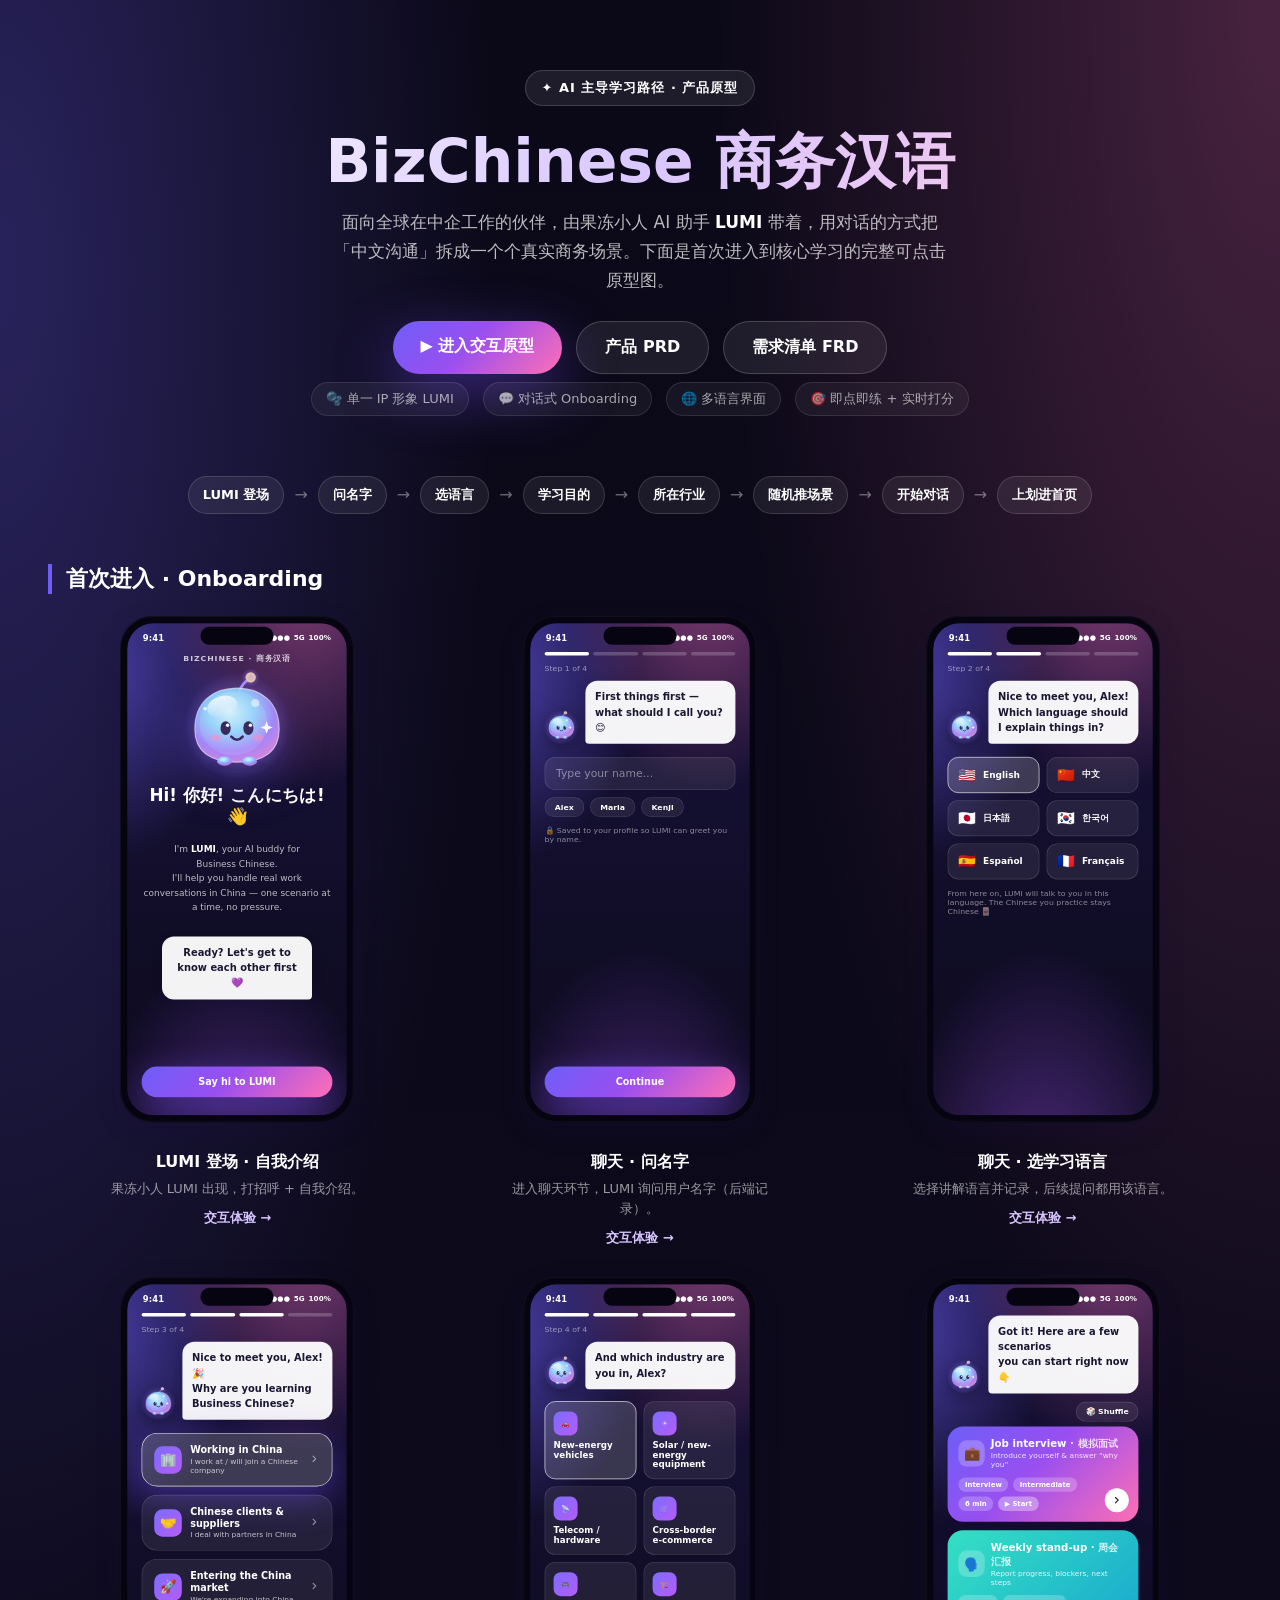
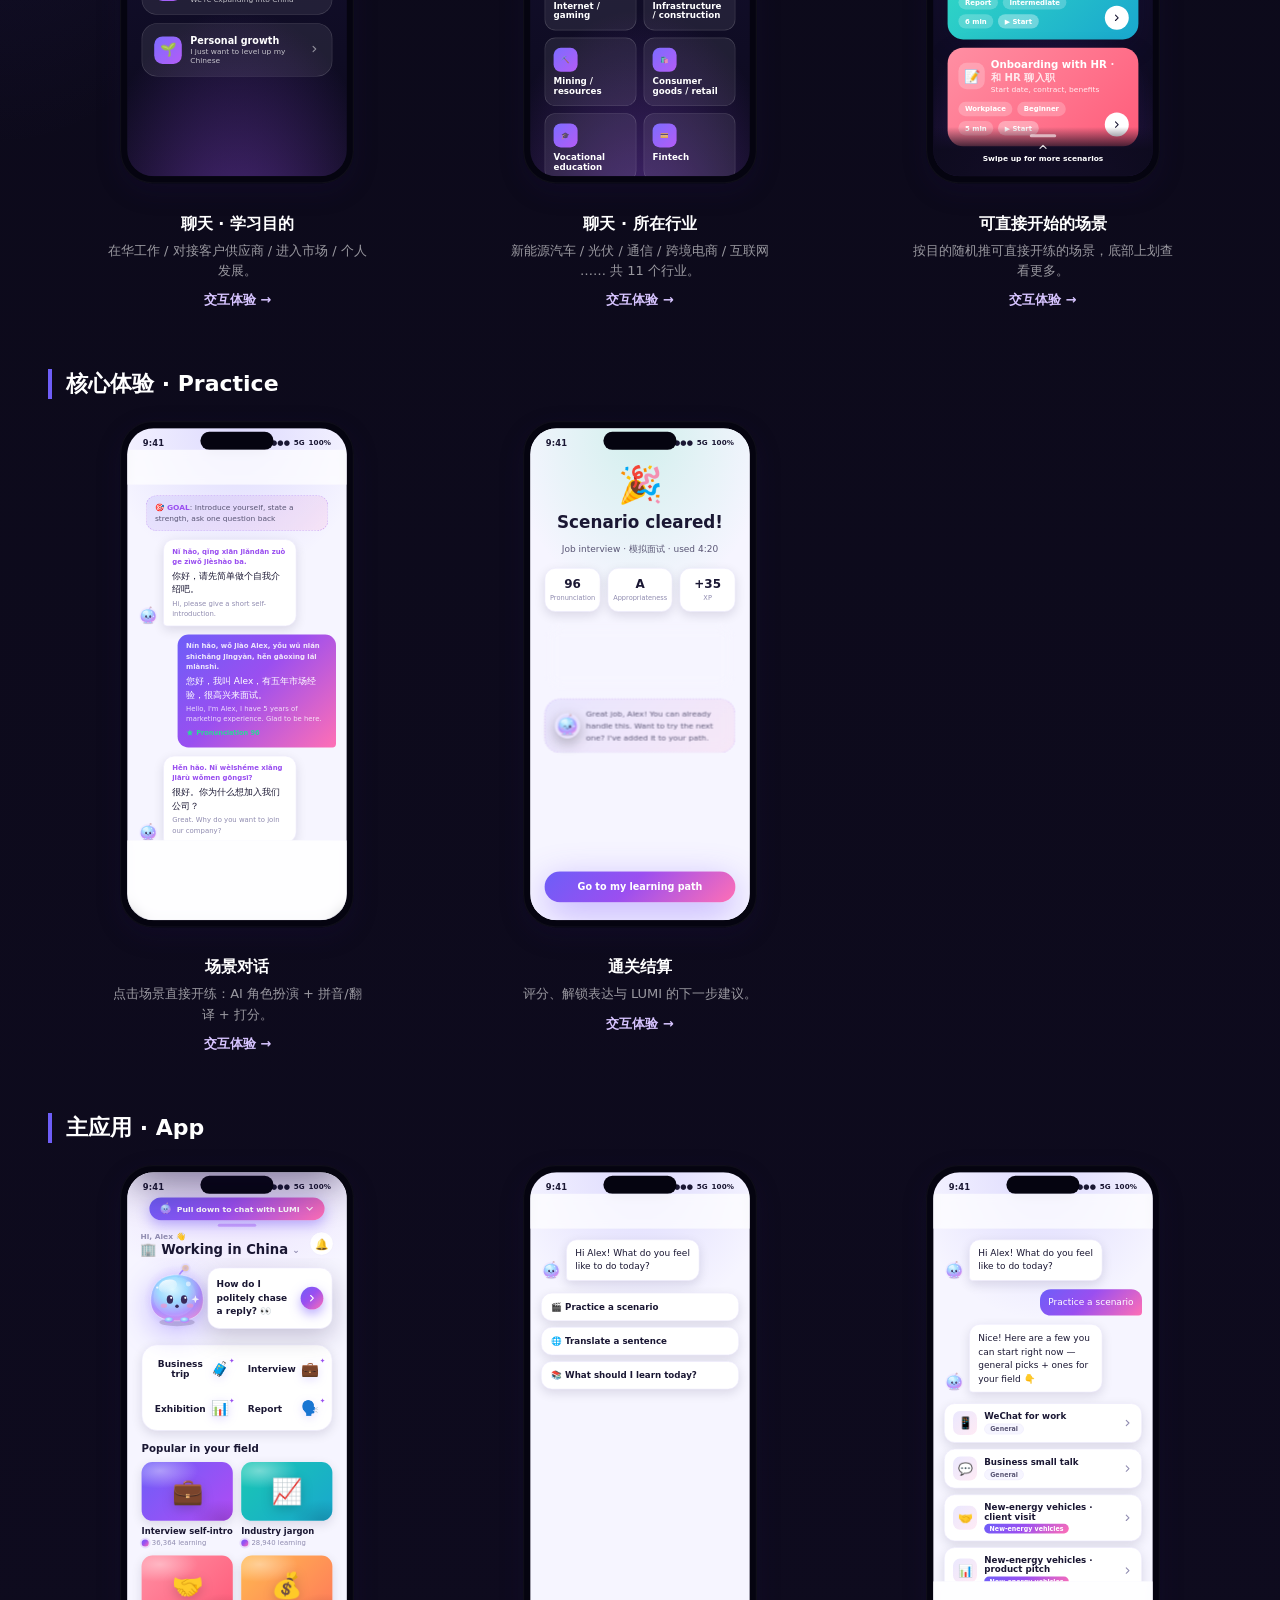
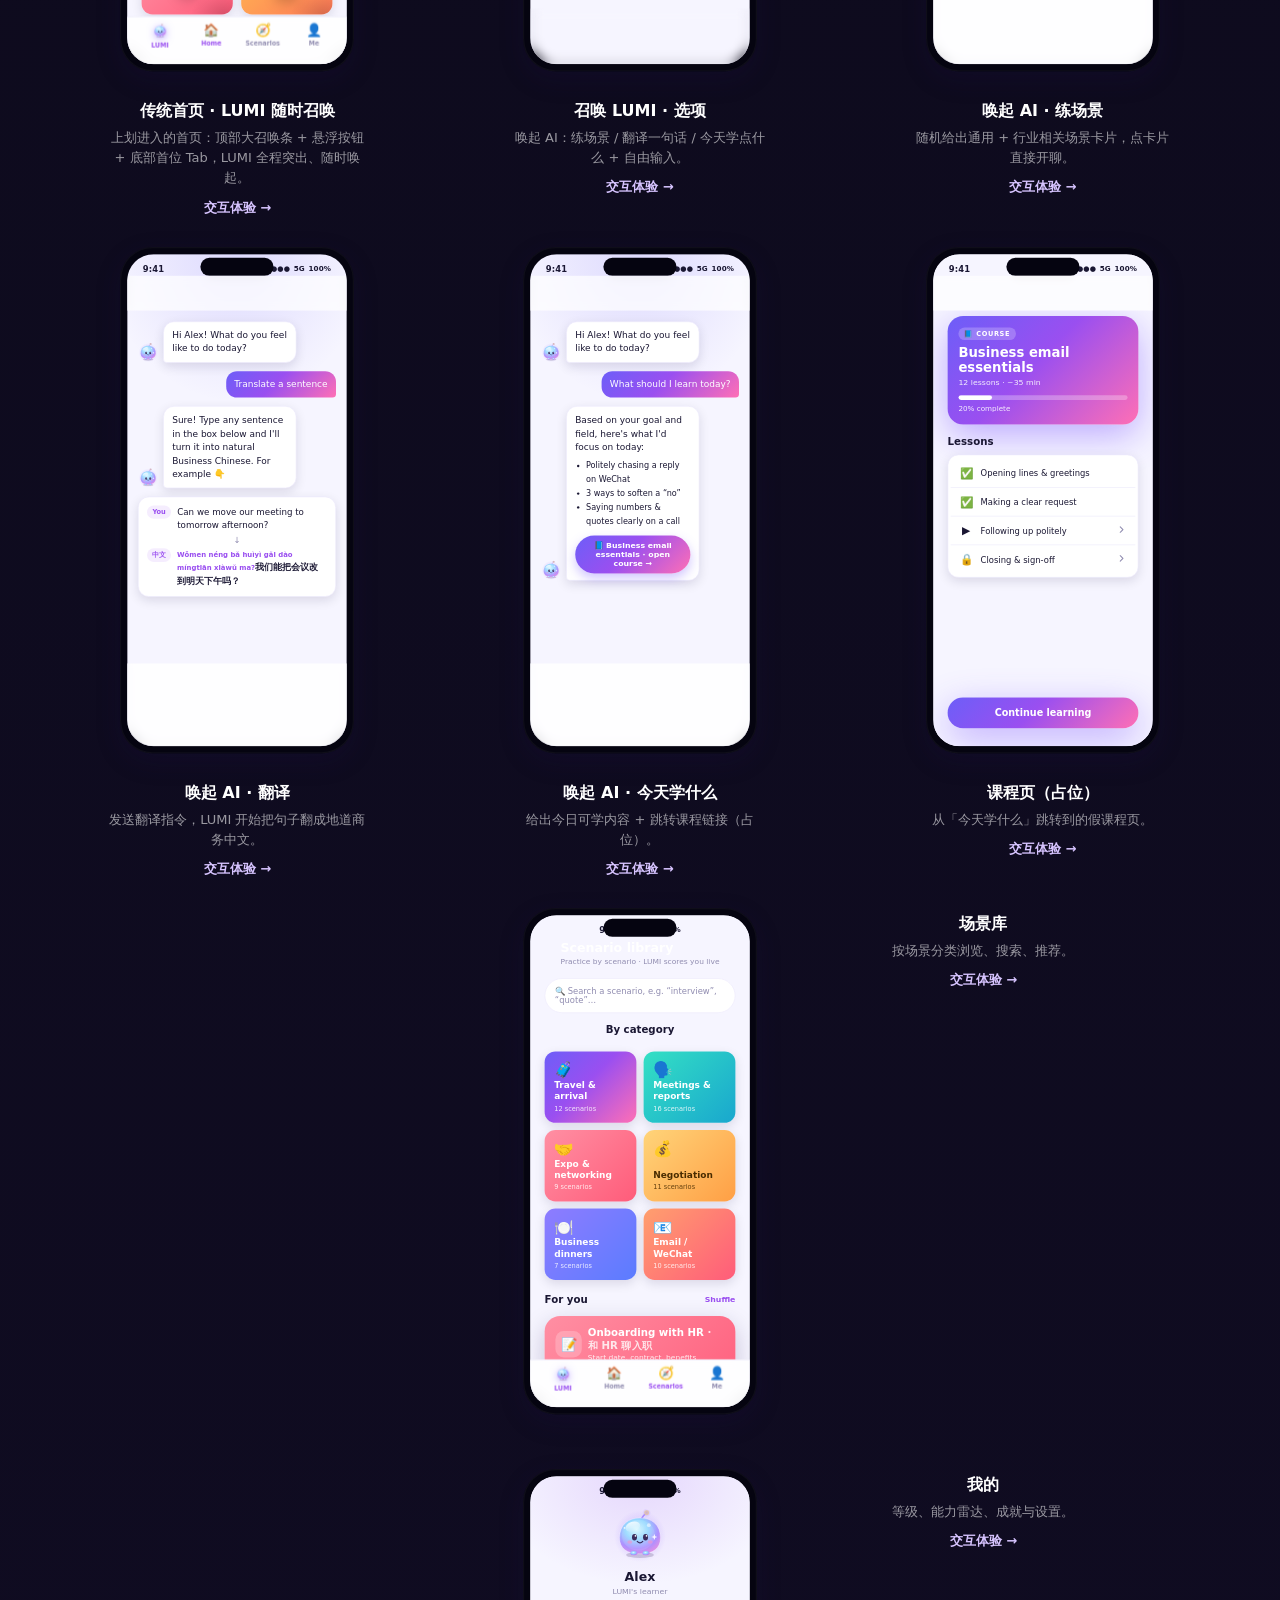
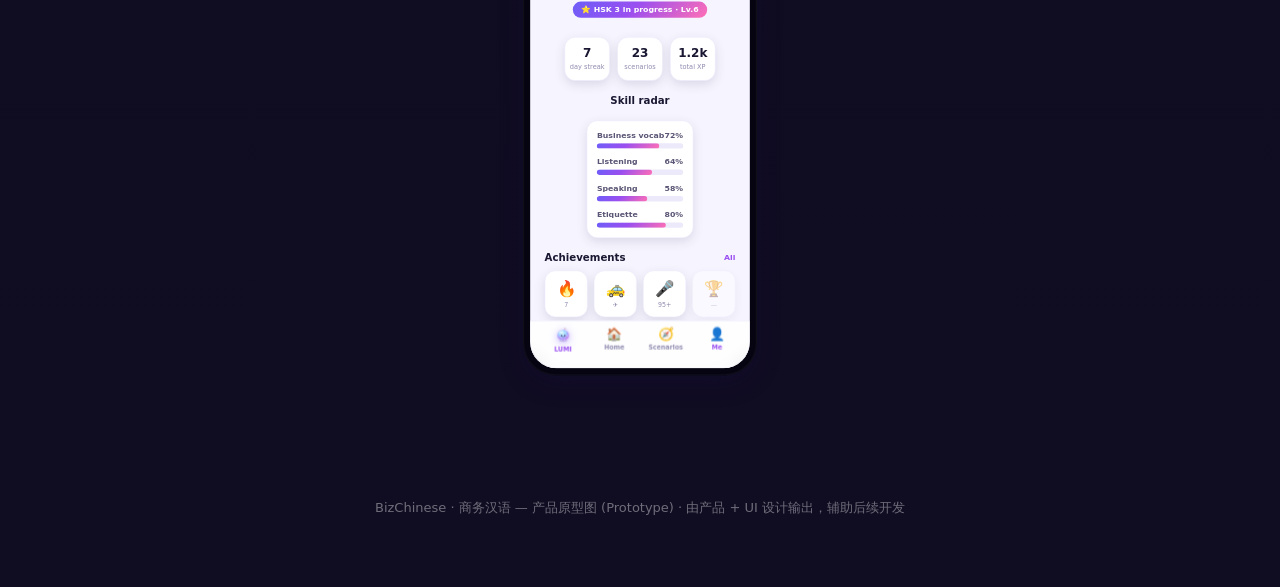
==== commit 0c1515a1: "docs: add PRD and FRD (functional requirements, user stories, acceptance criteria, analytics) Co-aut" ====
--- a/index.html
+++ b/index.html
@@ -17,7 +17,8 @@
       <p>面向全球在中企工作的伙伴，由果冻小人 AI 助手 <b style="color:#fff">LUMI</b> 带着，用对话的方式把「中文沟通」拆成一个个真实商务场景。下面是首次进入到核心学习的完整可点击原型图。</p>
       <div class="hero__cta">
         <a class="cta-btn" href="prototype.html#welcome">▶ 进入交互原型</a>
-        <a class="cta-btn cta-btn--ghost" href="#flow">查看完整流程</a>
+        <a class="cta-btn cta-btn--ghost" href="docs/PRD.md">产品 PRD</a>
+        <a class="cta-btn cta-btn--ghost" href="docs/FRD.md">需求清单 FRD</a>
       </div>
       <div class="meta-strip">
         <span>🫧 单一 IP 形象 LUMI</span>
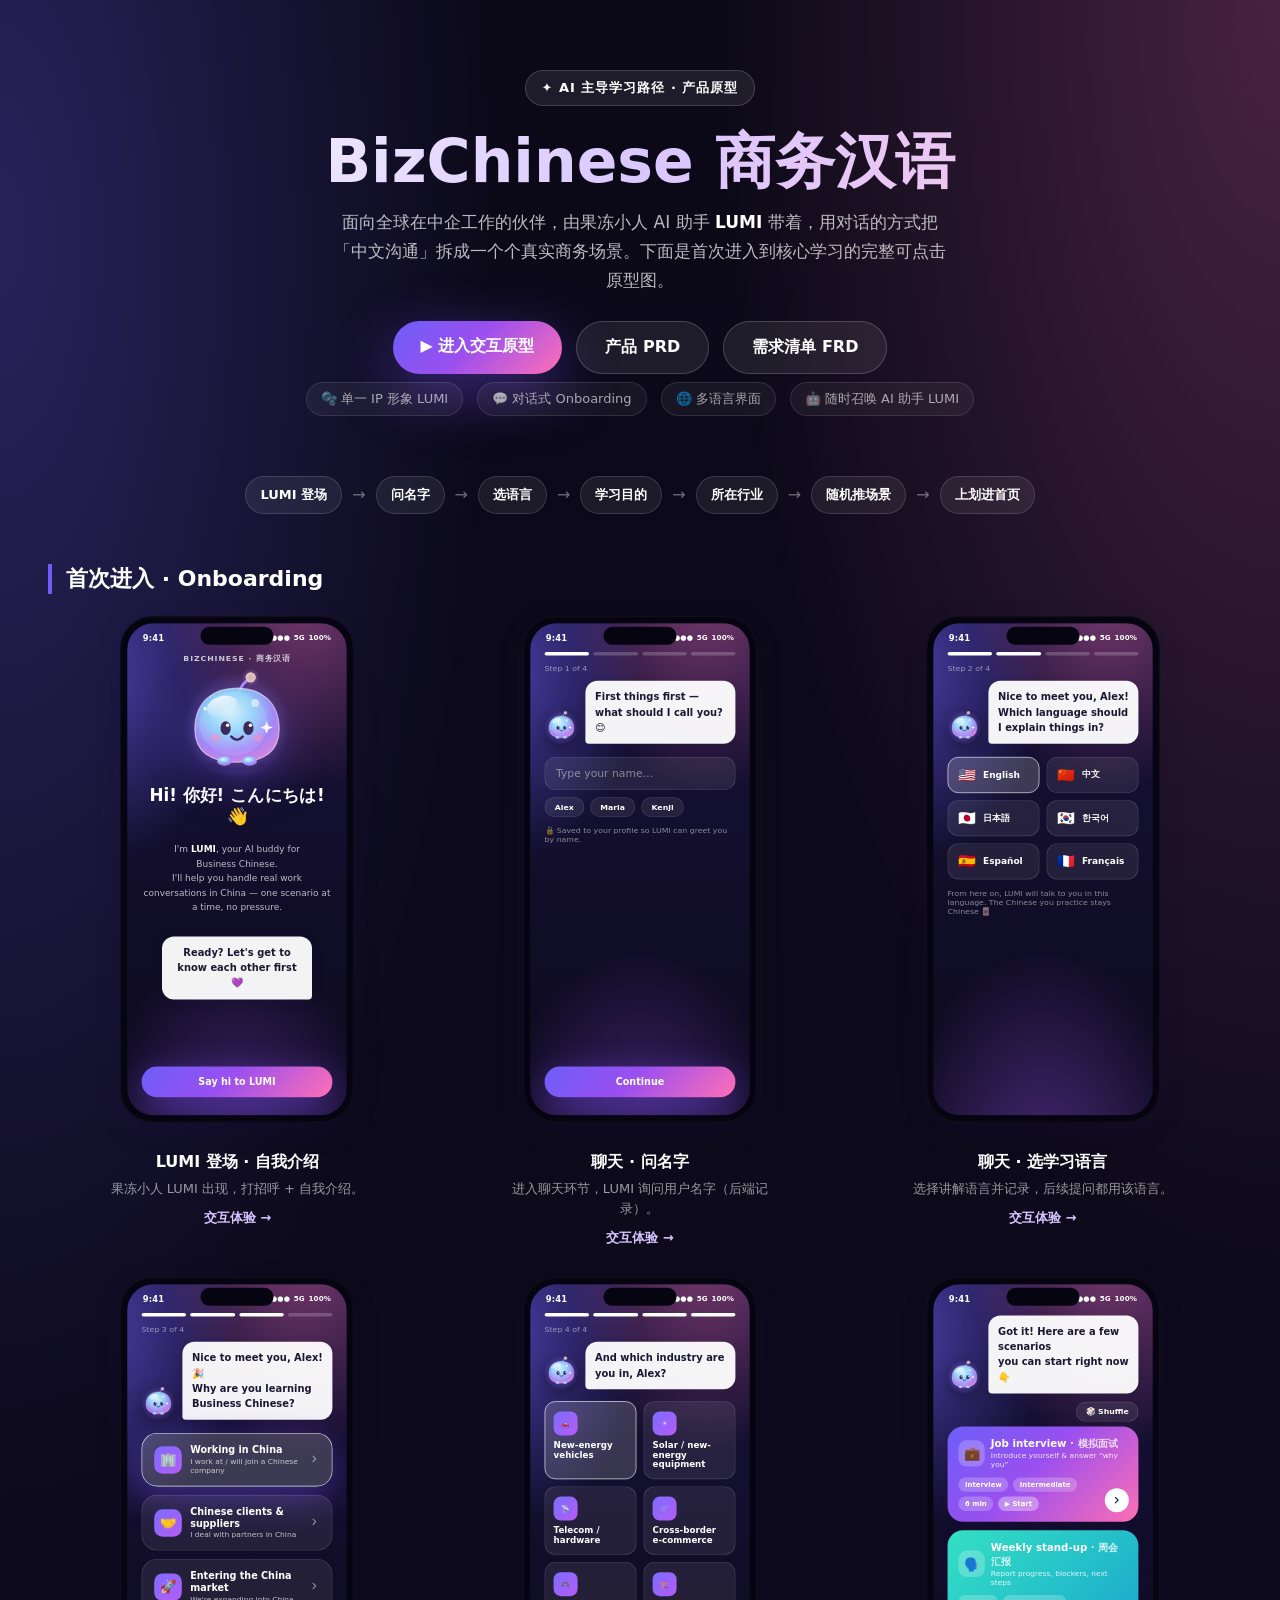
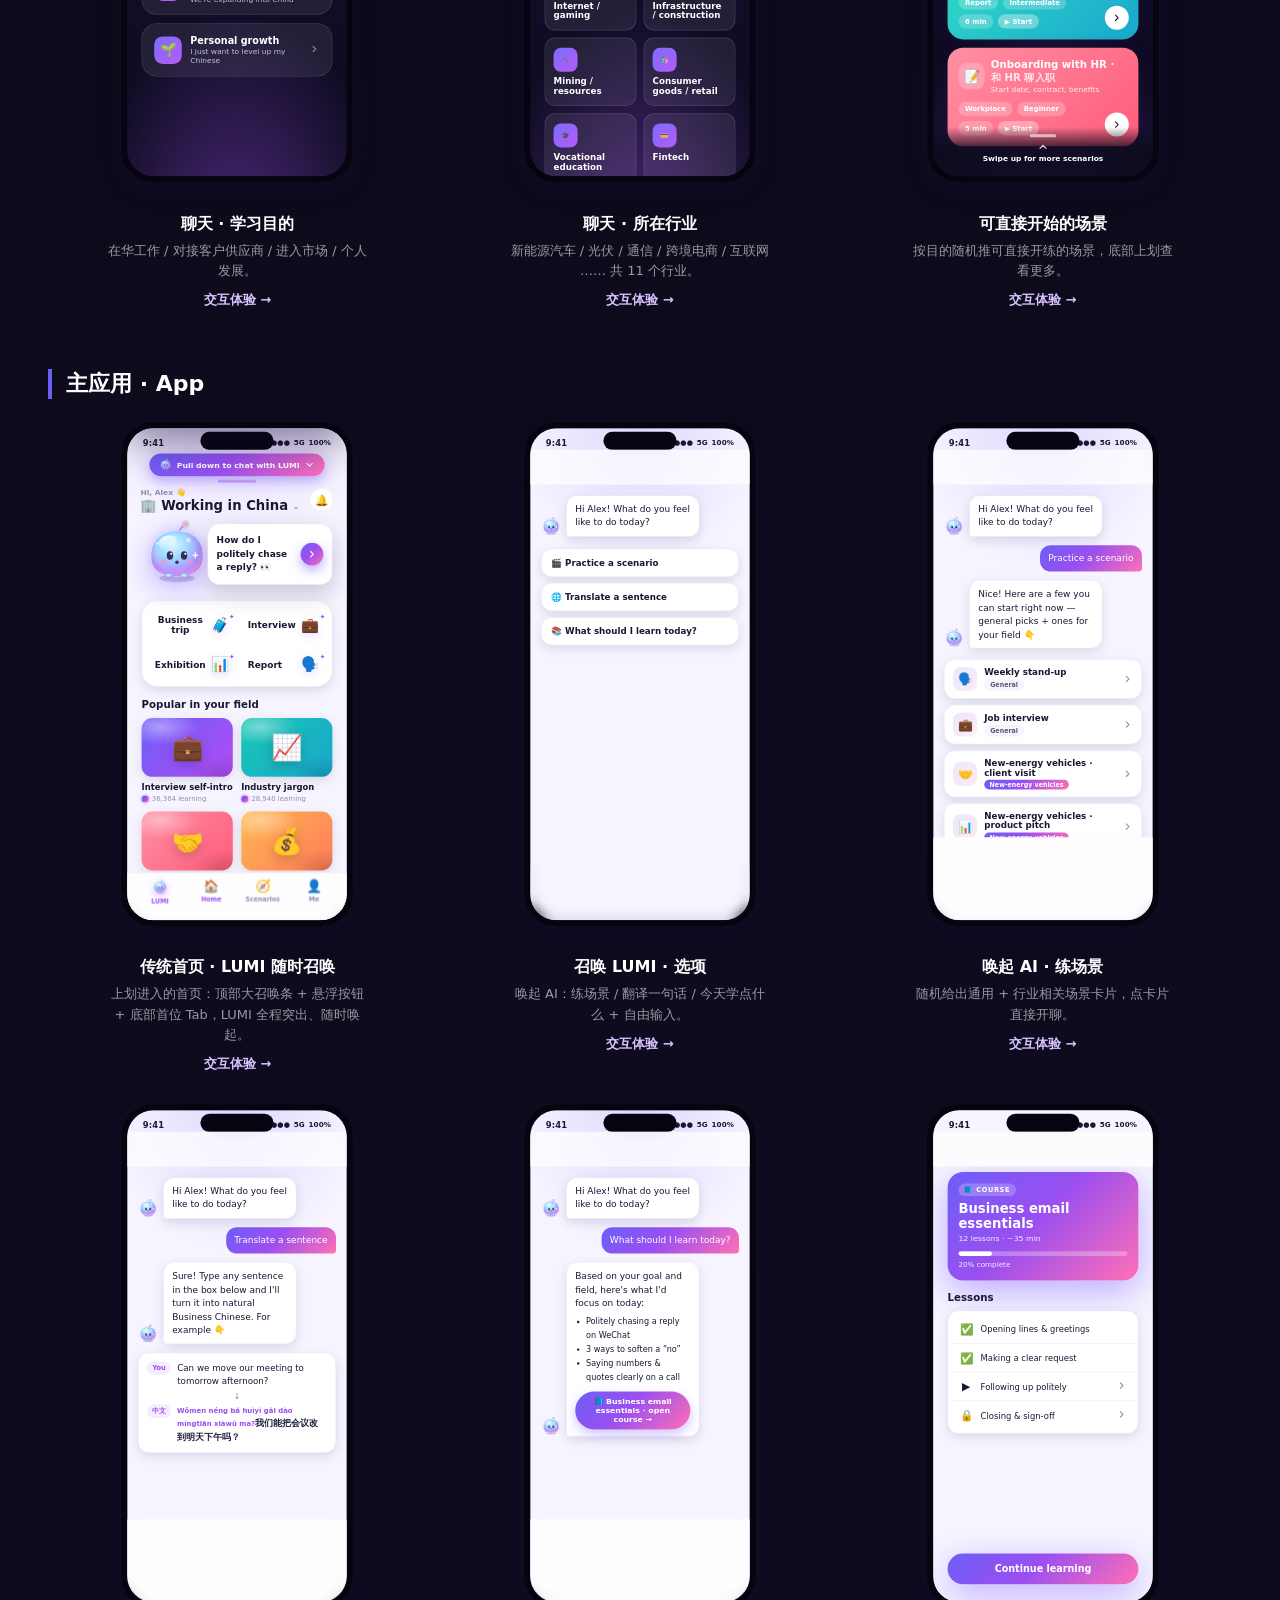
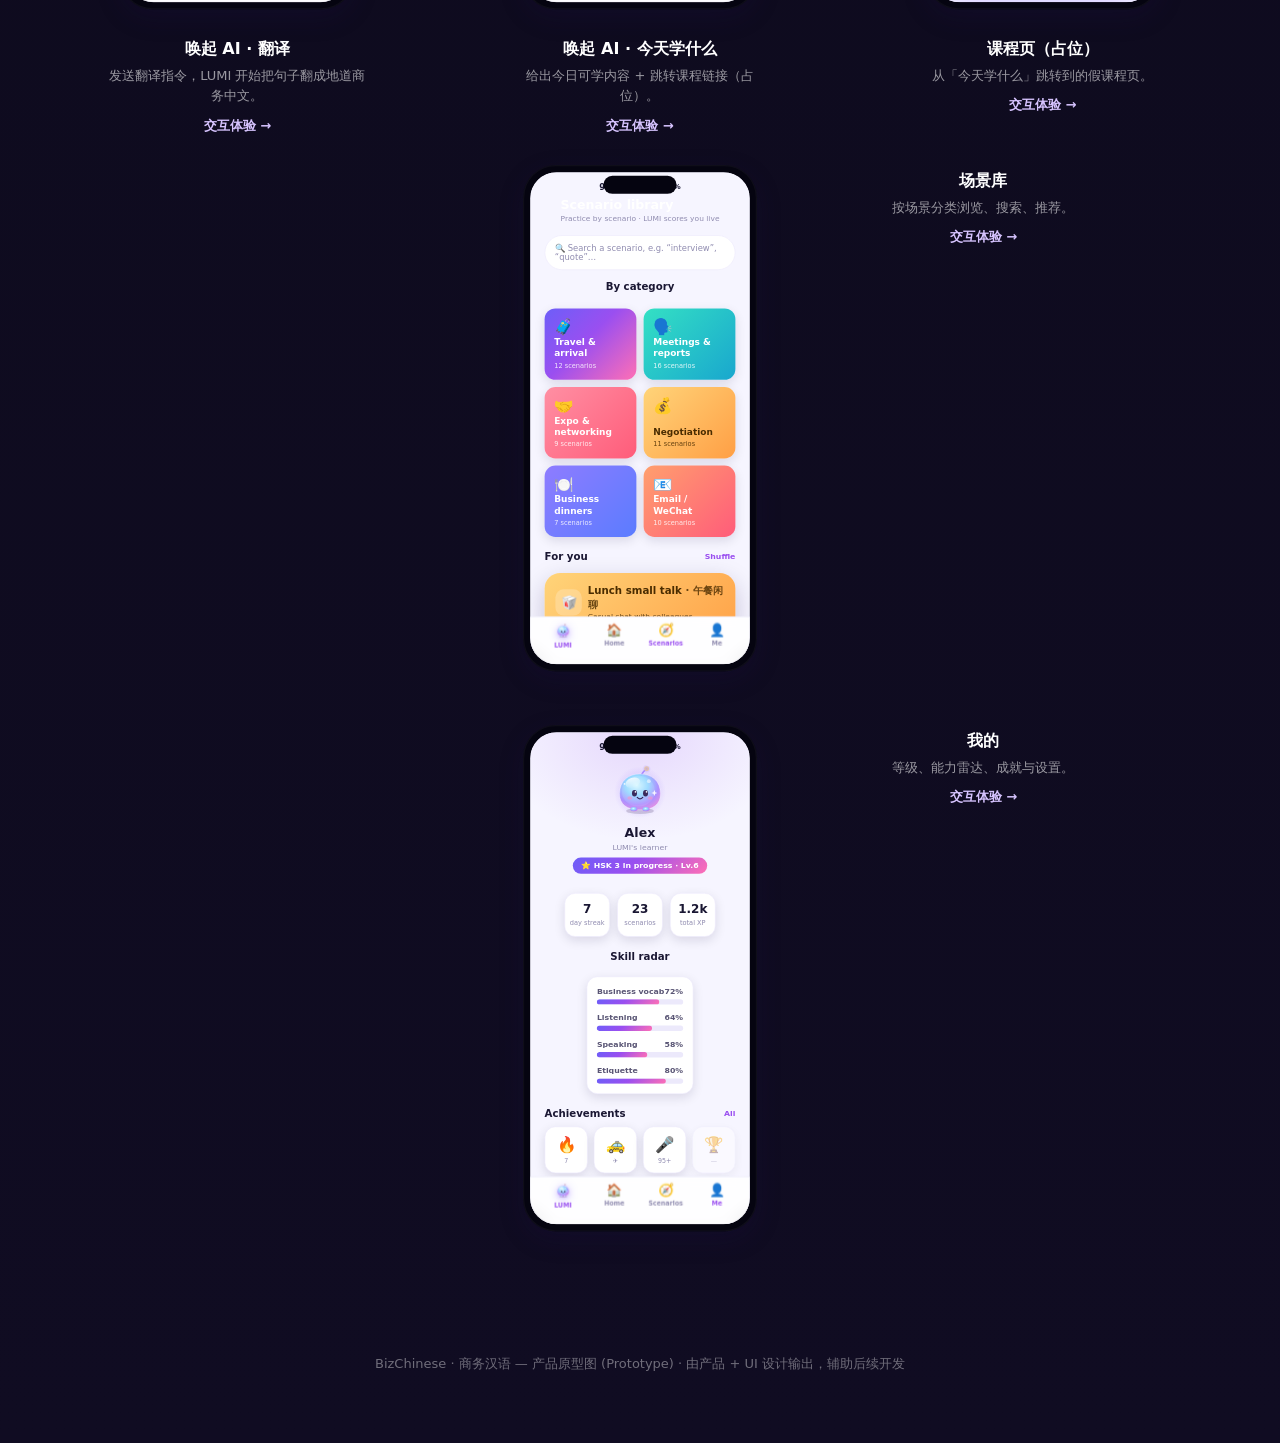
==== commit 505e1624: "chore: remove 核心体验 (场景对话 + 通关结算) screens from prototype for now Co-authored-by: tiffanypei2077-cpu <" ====
--- a/index.html
+++ b/index.html
@@ -24,7 +24,7 @@
         <span>🫧 单一 IP 形象 LUMI</span>
         <span>💬 对话式 Onboarding</span>
         <span>🌐 多语言界面</span>
-        <span>🎯 即点即练 + 实时打分</span>
+        <span>🤖 随时召唤 AI 助手 LUMI</span>
       </div>
     </header>
 
@@ -35,7 +35,6 @@
       <b>学习目的</b><i>→</i>
       <b>所在行业</b><i>→</i>
       <b>随机推场景</b><i>→</i>
-      <b>开始对话</b><i>→</i>
       <b>上划进首页</b>
     </div>
 
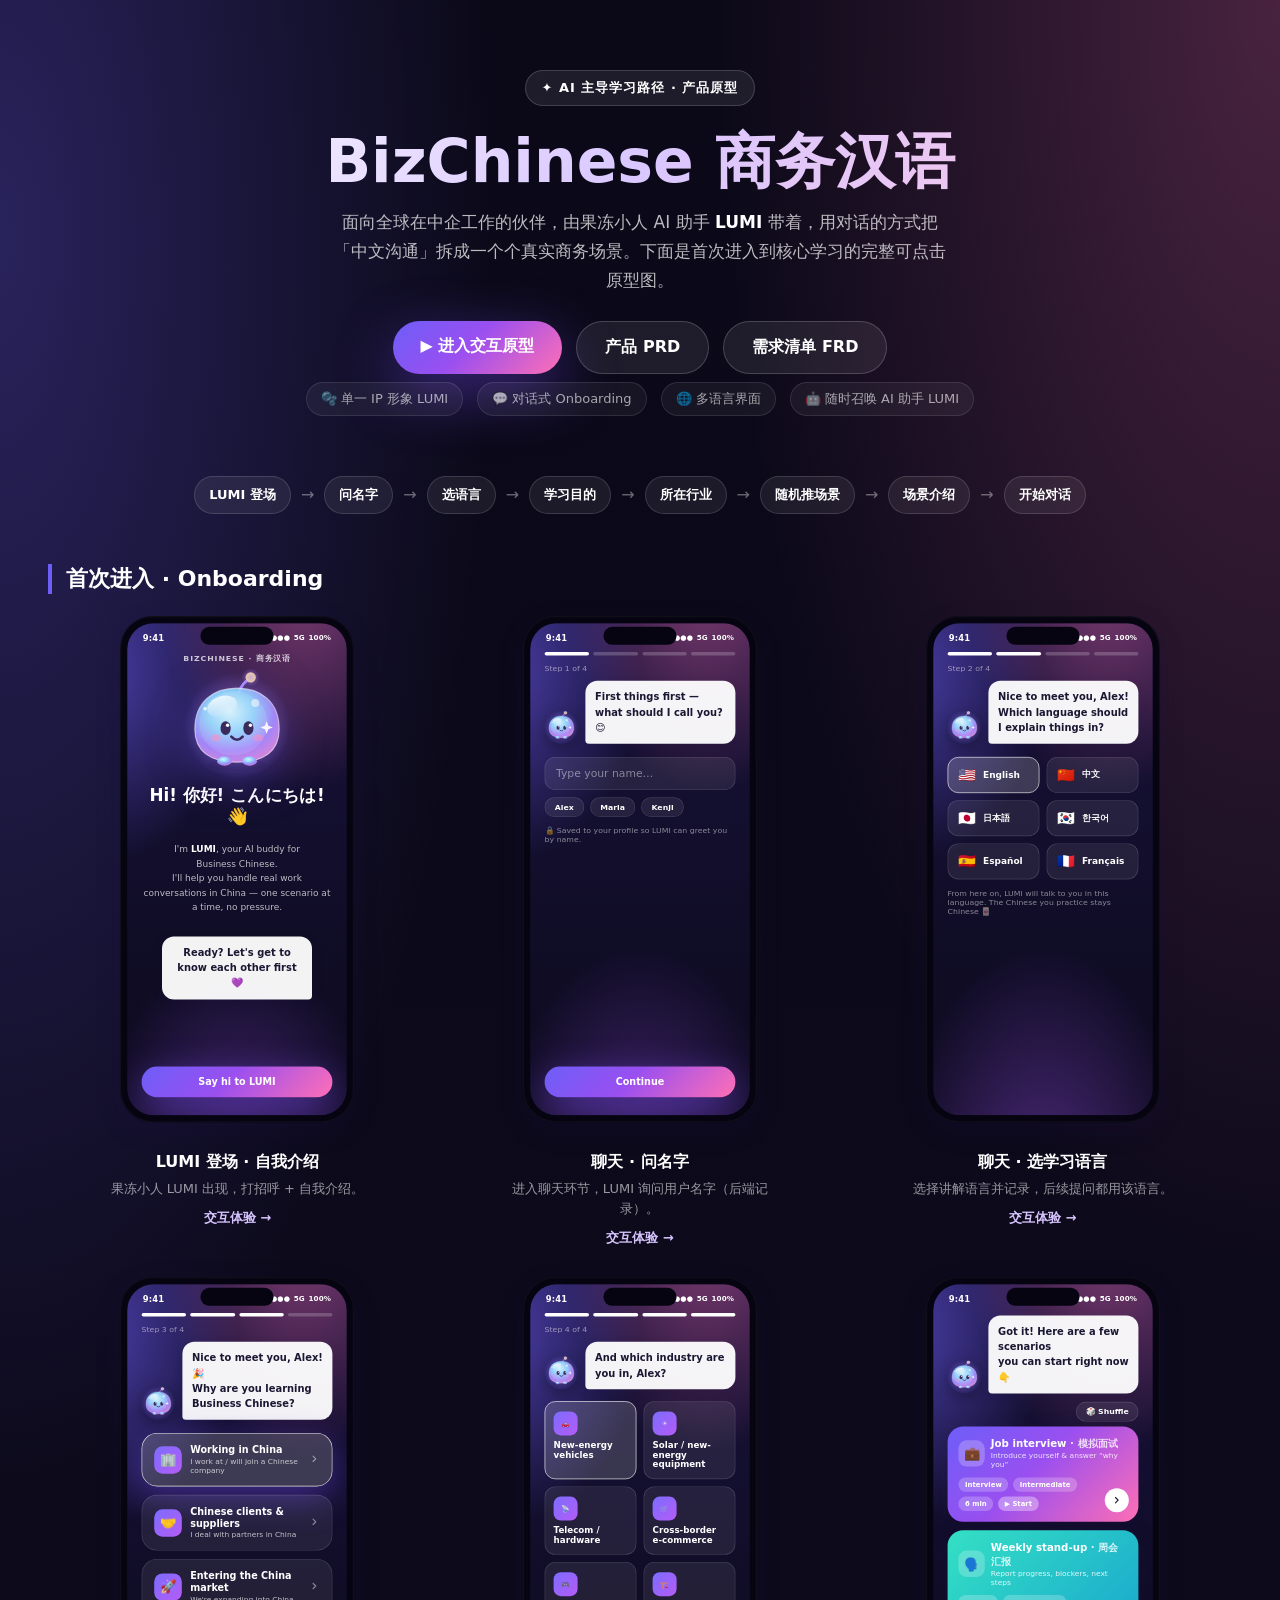
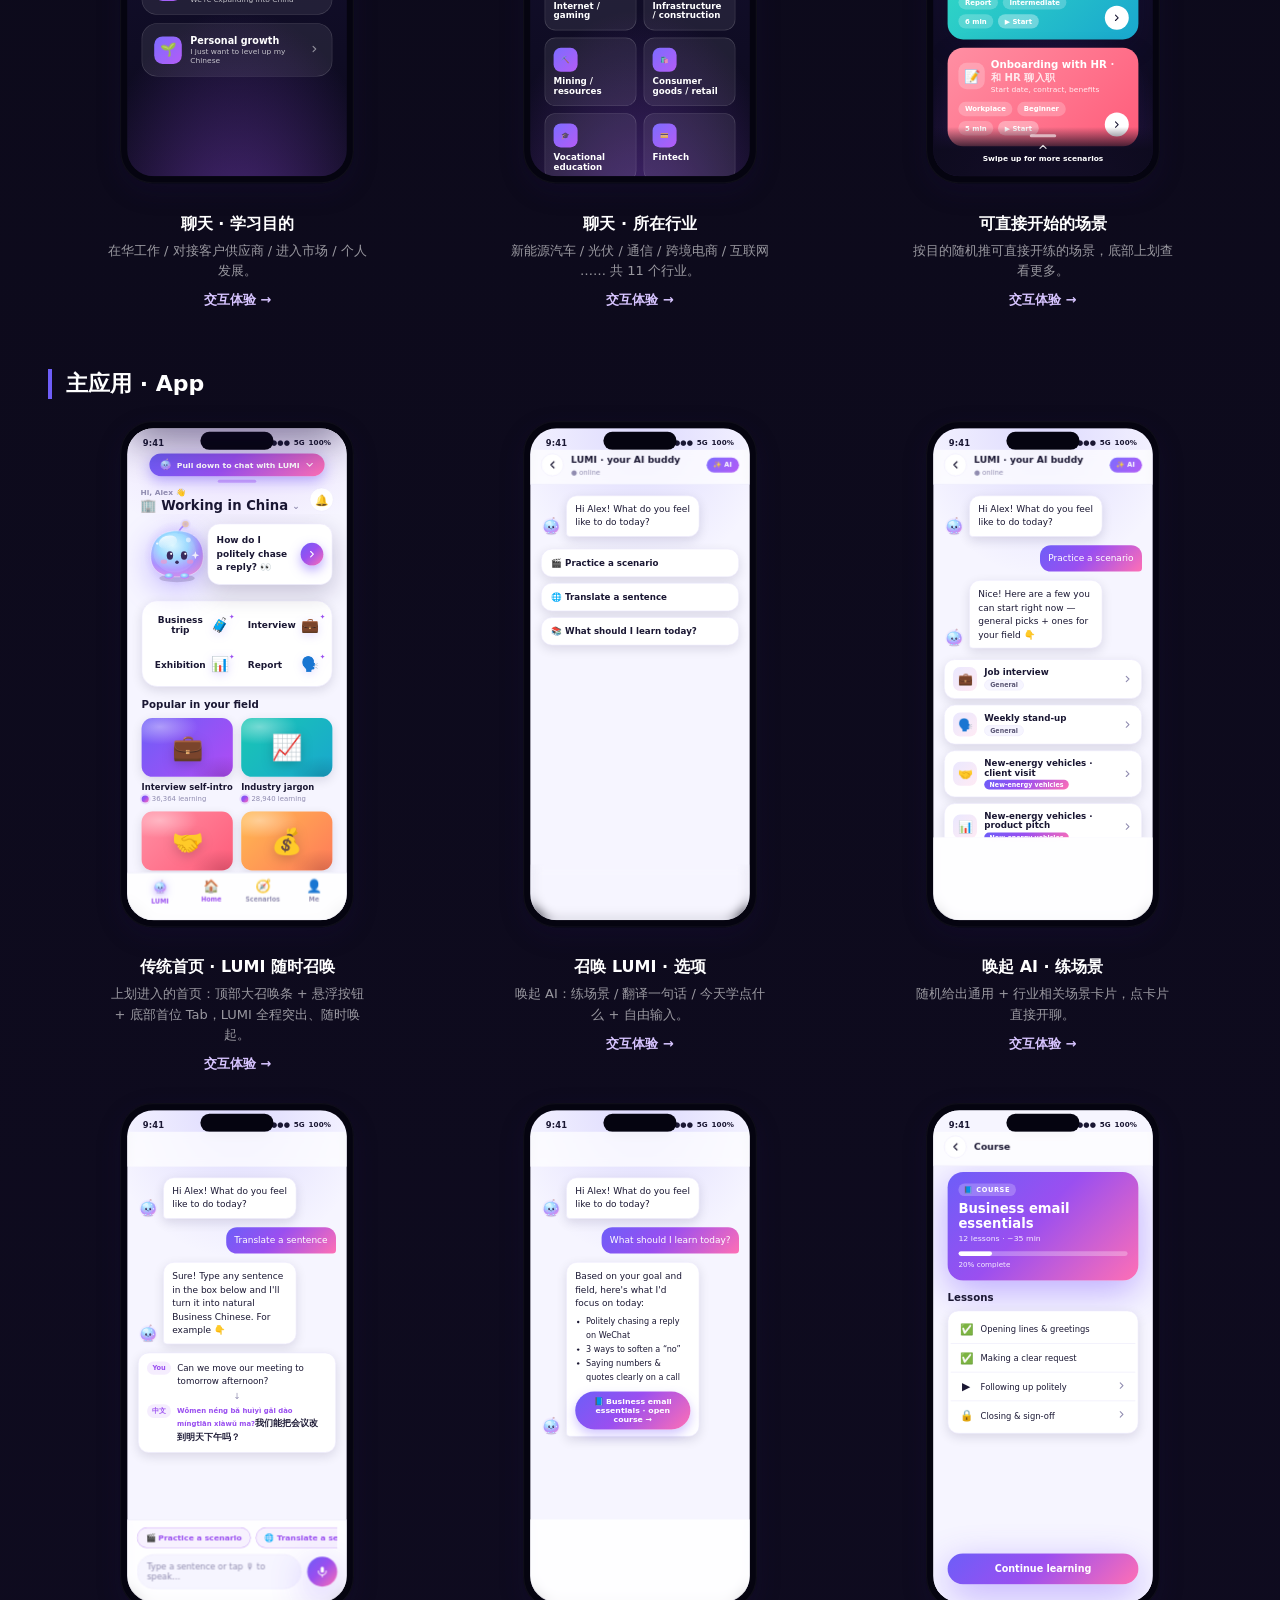
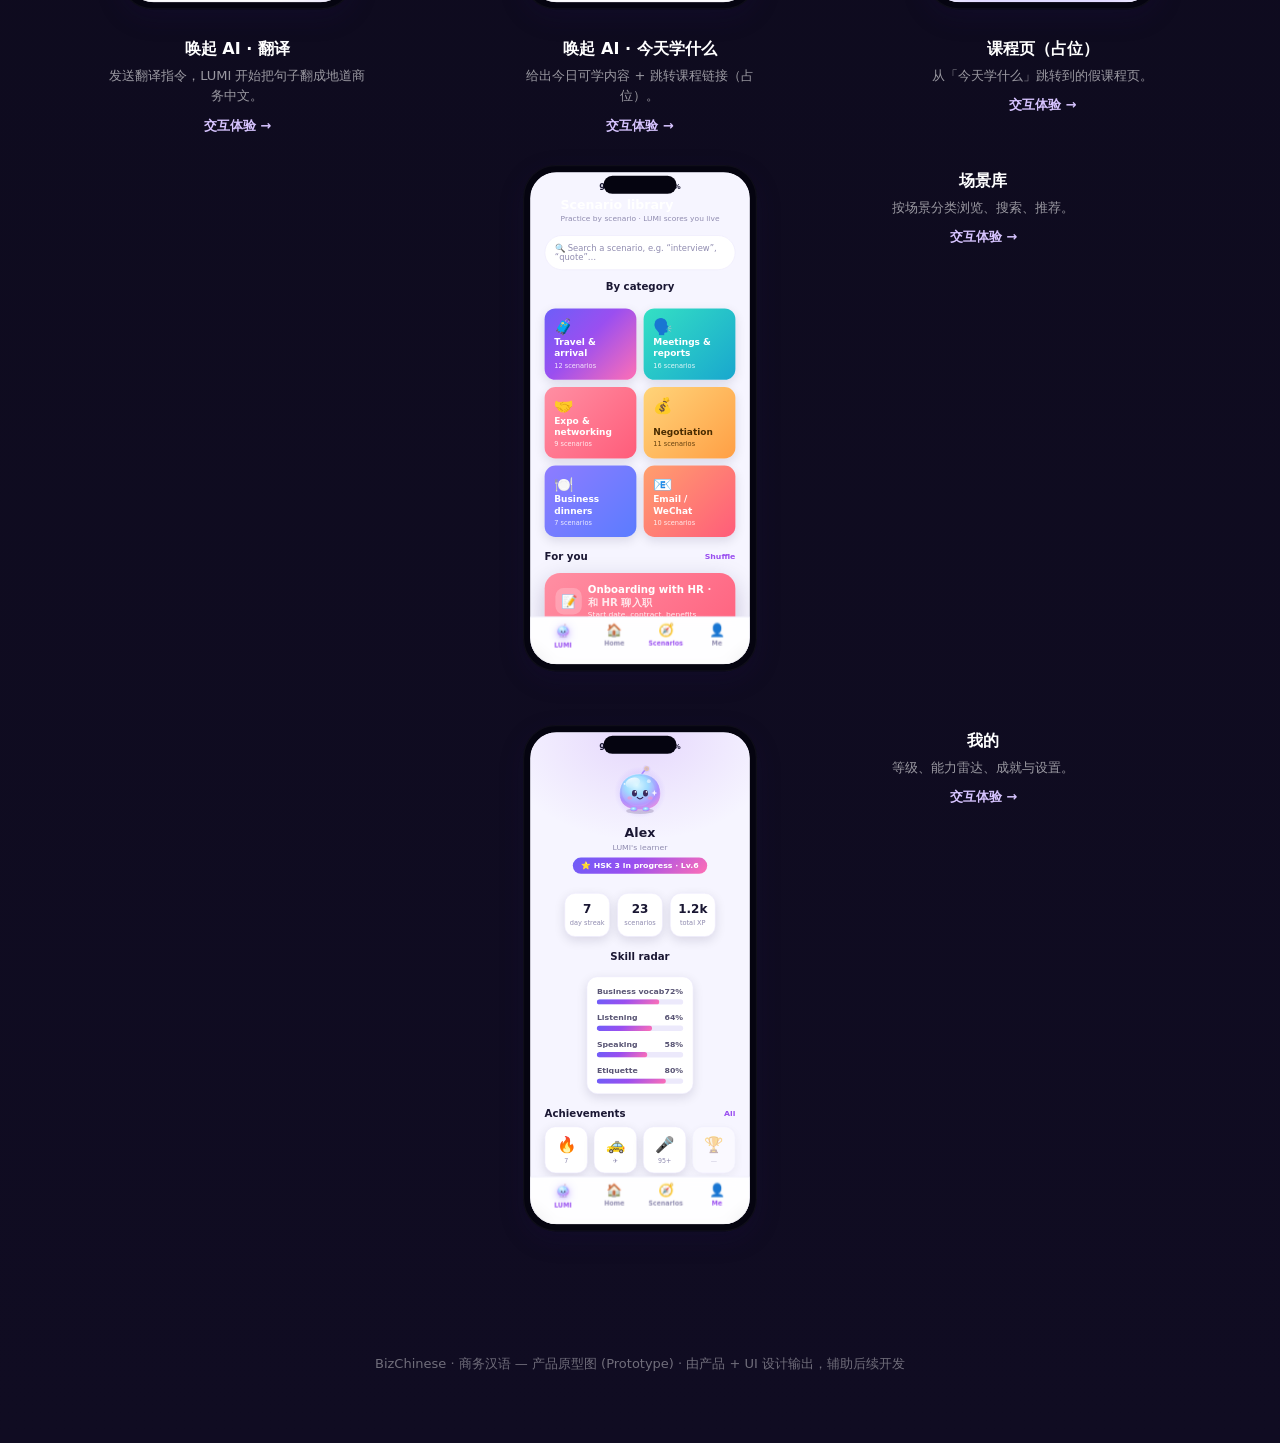
==== commit 69292f74: "docs: restore scenario dialogue (new digital-human design) in PRD/FRD; update flow map & analytics C" ====
--- a/index.html
+++ b/index.html
@@ -35,7 +35,8 @@
       <b>学习目的</b><i>→</i>
       <b>所在行业</b><i>→</i>
       <b>随机推场景</b><i>→</i>
-      <b>上划进首页</b>
+      <b>场景介绍</b><i>→</i>
+      <b>开始对话</b>
     </div>
 
     <main id="gallery"></main>
